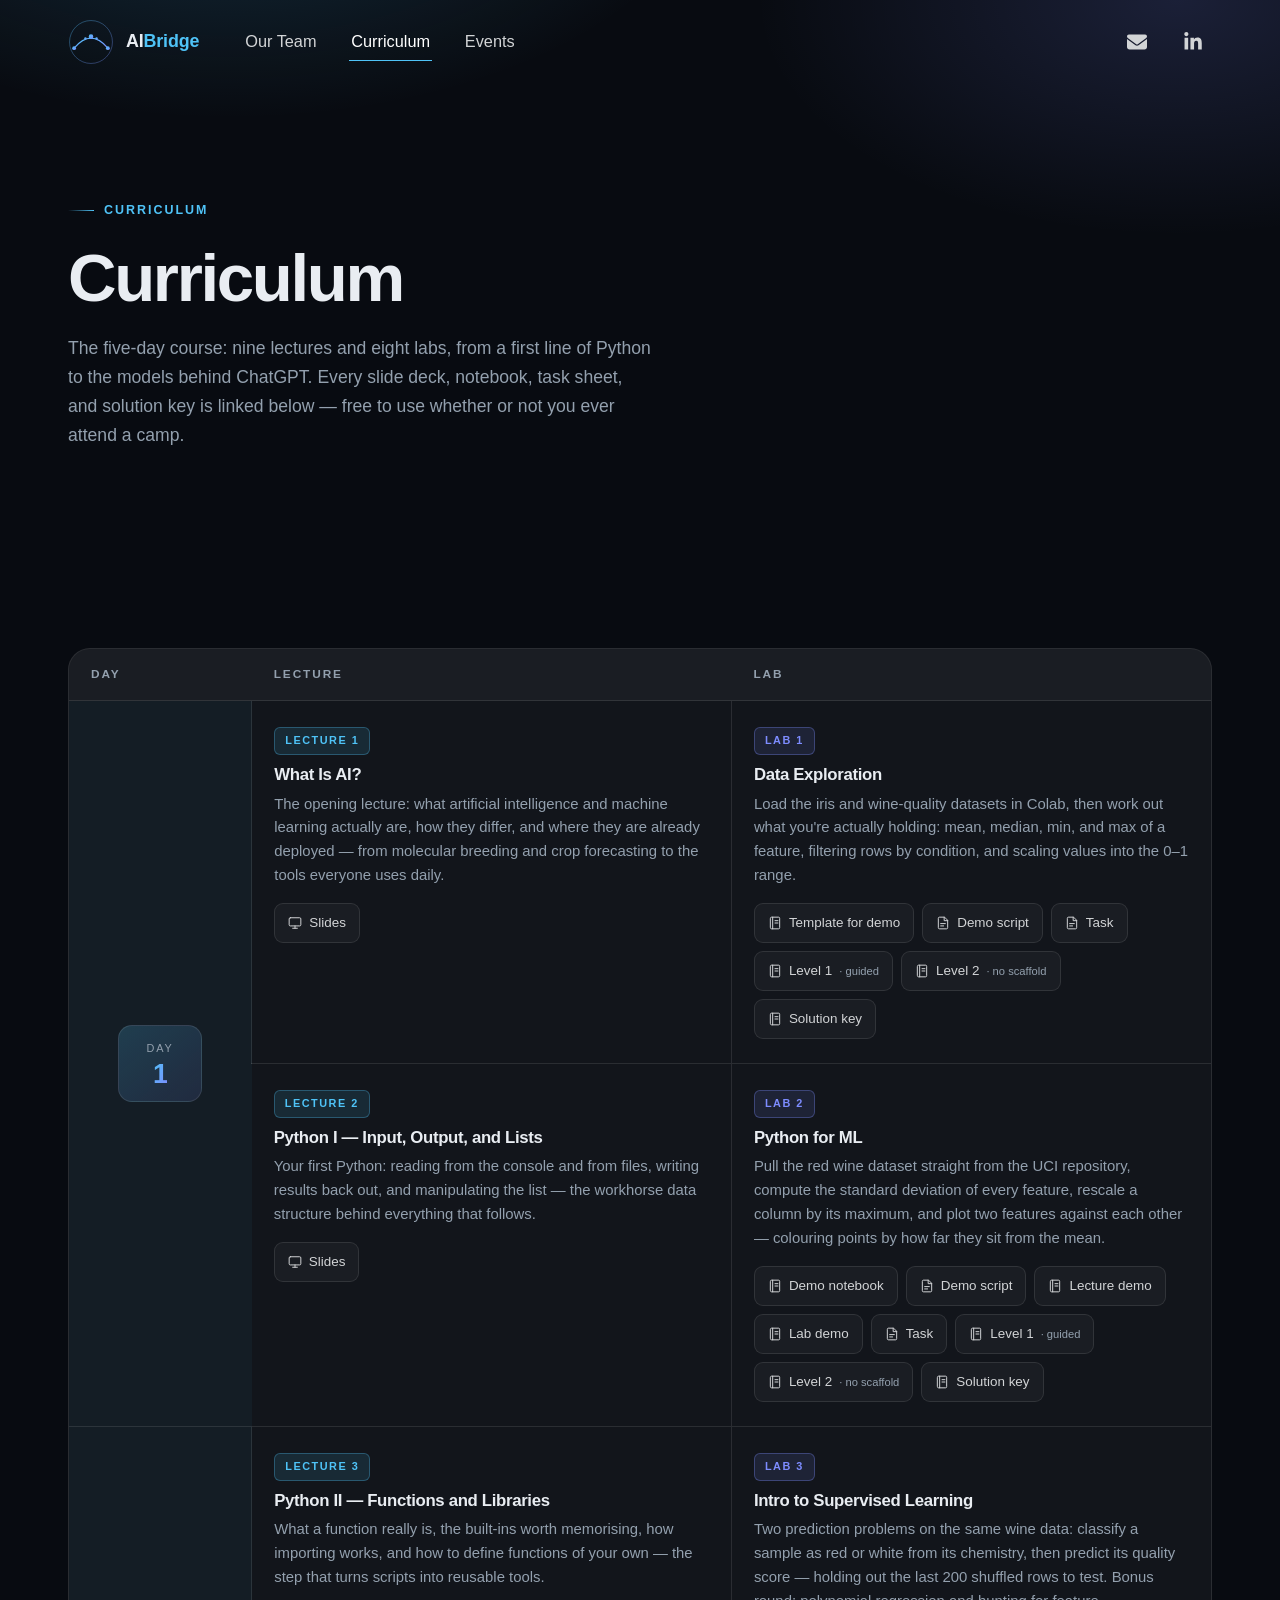
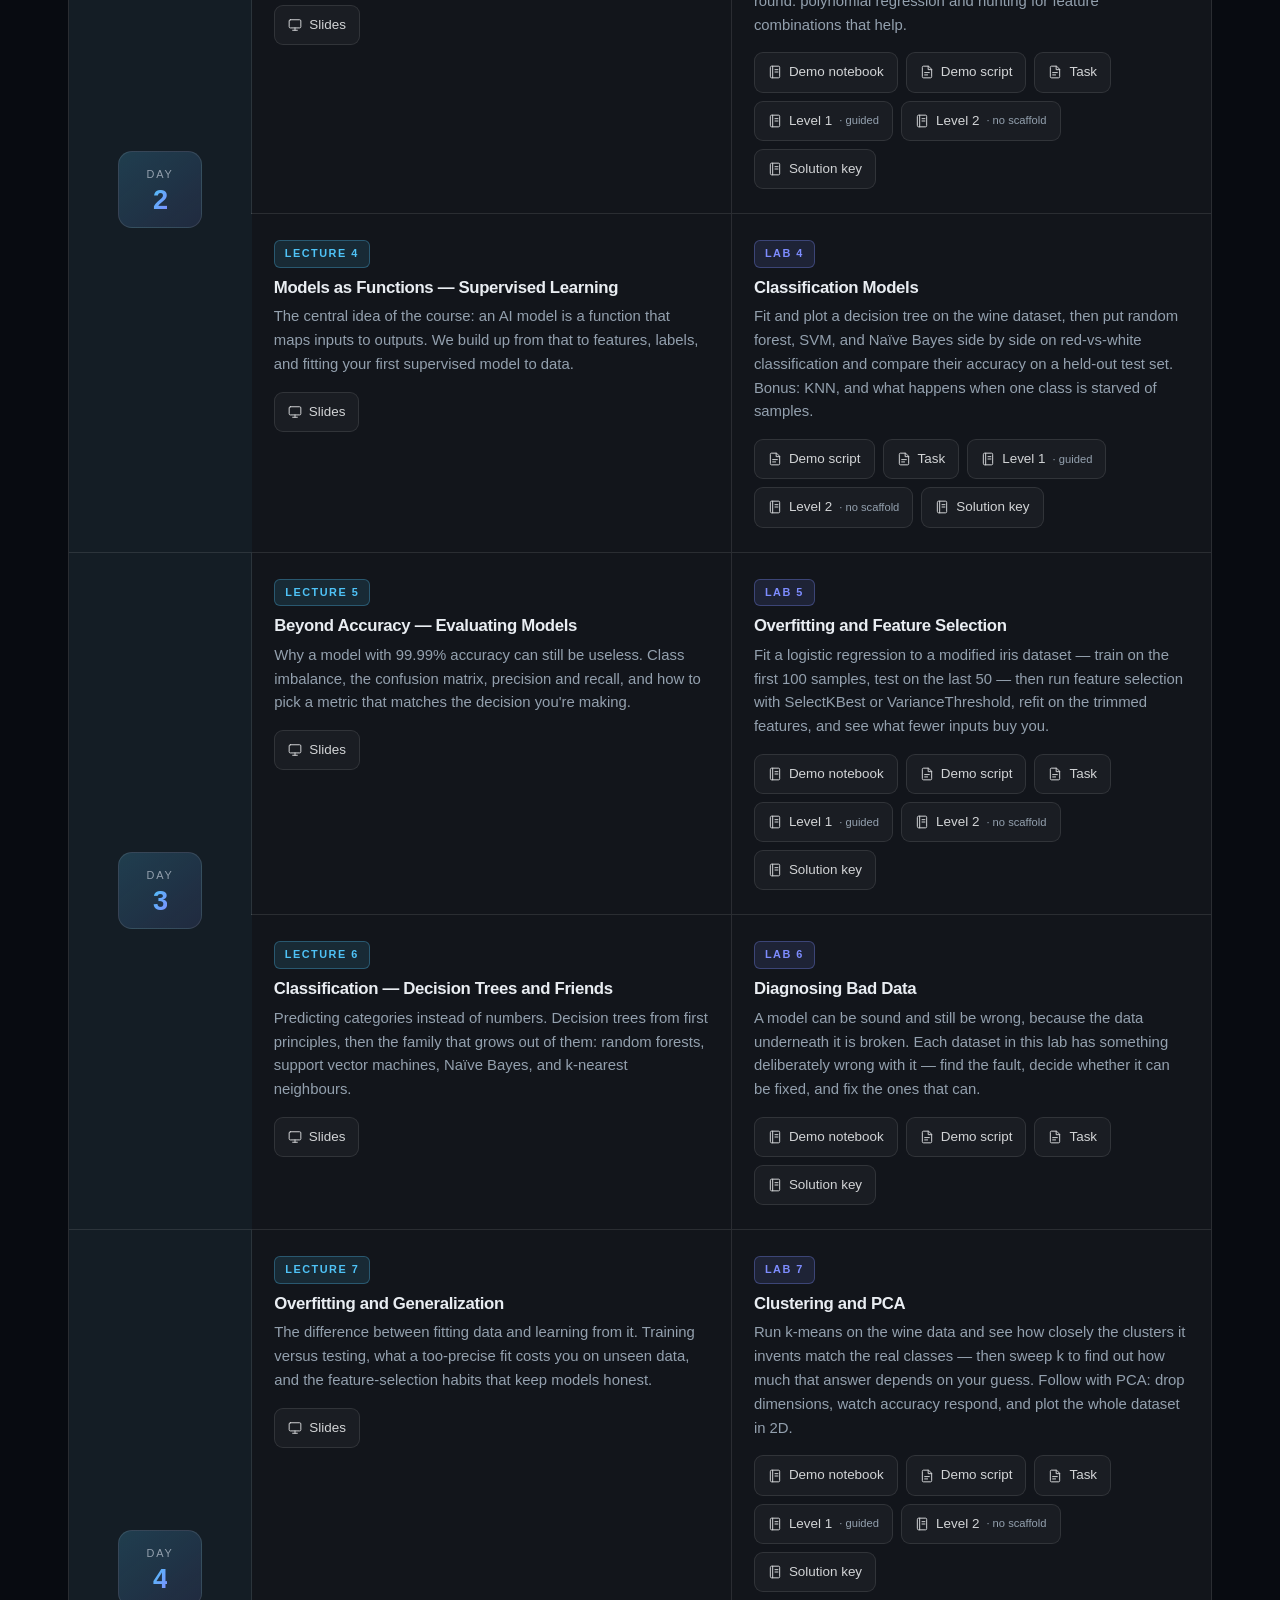
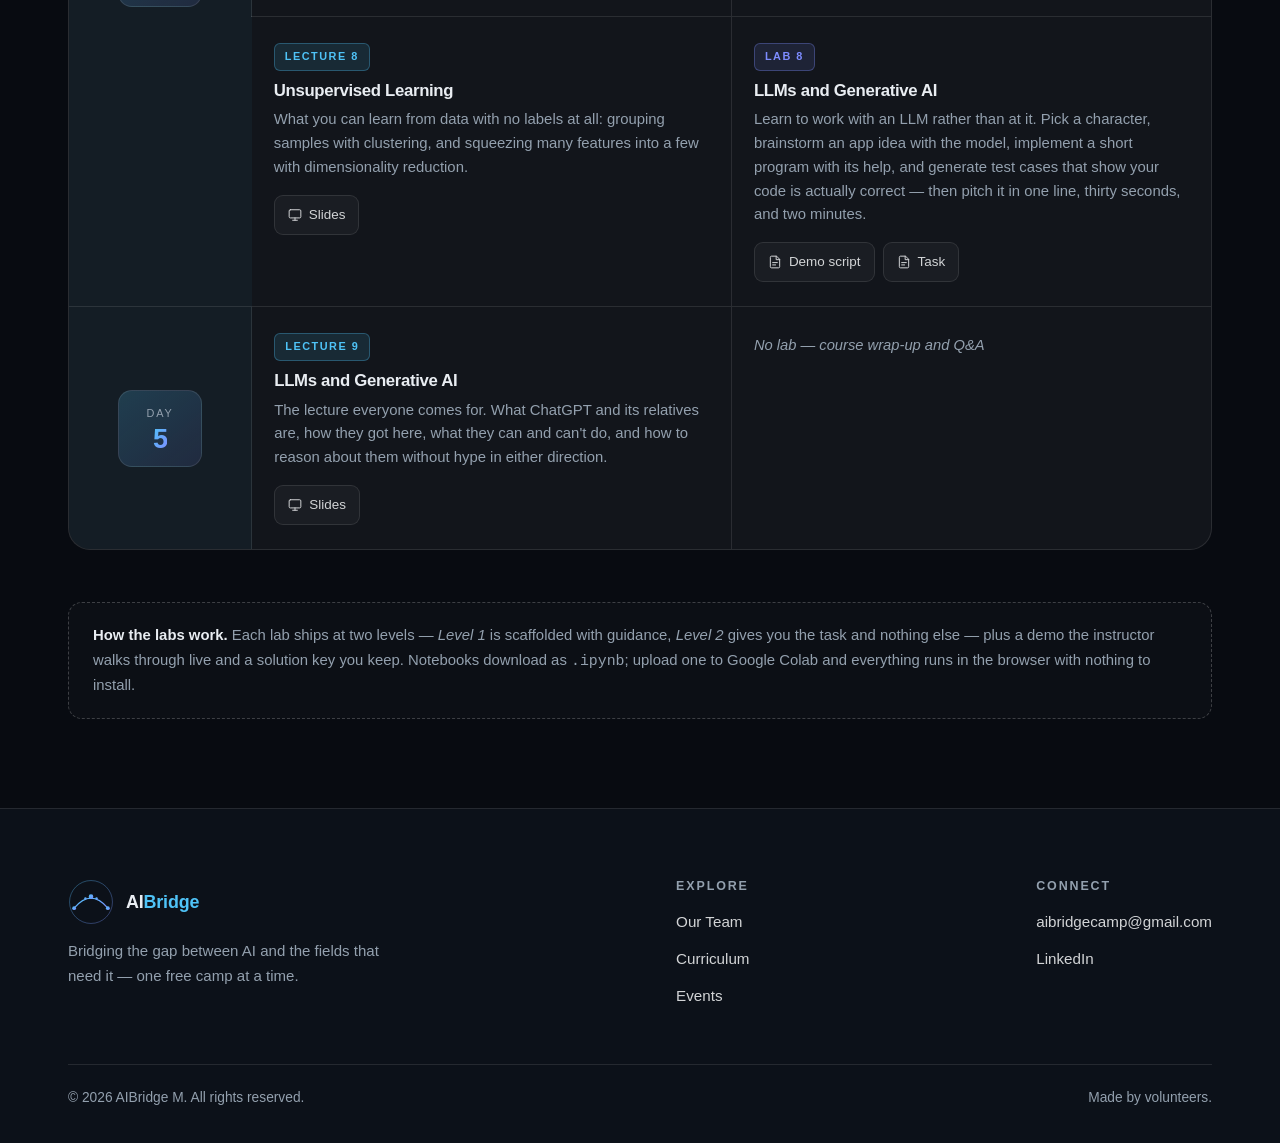
==== curriculum.html @ 24dbfc0b "[feat] initial commit" ====
<!DOCTYPE html>
<html lang="en">
<head>
<meta charset="utf-8">
<meta name="viewport" content="width=device-width, initial-scale=1">
<title>Curriculum — AIBridge</title>
<meta name="description" content="The full AIBridge curriculum: a five-day course of nine lectures and eight hands-on labs covering Python, machine learning, and generative AI.">
<link rel="icon" href="assets/img/logo.svg" type="image/svg+xml">
<link rel="stylesheet" href="assets/css/styles.css">
</head>
<body>

<nav class="nav">
  <div class="nav__inner">
    <a class="brand" href="index.html" aria-label="AIBridge home">
      <img src="assets/img/logo.svg" alt="" width="46" height="46">
      <span class="brand__word">AI<span>Bridge</span></span>
    </a>
    <div class="nav__links">
      <a href="team.html">Our Team</a>
      <a href="curriculum.html">Curriculum</a>
      <a href="events.html">Events</a>
    </div>
    <div class="nav__social">
      <a href="mailto:aibridgecamp@gmail.com" aria-label="Email AIBridge">
        <svg viewBox="0 0 512 512"><path d="M48 64C21.5 64 0 85.5 0 112c0 15.1 7.1 29.3 19.2 38.4L236.8 313.6c11.4 8.5 27 8.5 38.4 0L492.8 150.4C504.9 141.3 512 127.1 512 112c0-26.5-21.5-48-48-48H48zM0 176V384c0 35.3 28.7 64 64 64H448c35.3 0 64-28.7 64-64V176L294.4 339.2c-22.8 17.1-54 17.1-76.8 0L0 176z"/></svg>
      </a>
      <a href="https://www.linkedin.com/company/aibridge-m/" target="_blank" rel="noopener" aria-label="AIBridge on LinkedIn">
        <svg viewBox="0 0 448 512"><path d="M100.3 448H7.4V148.9h92.9V448zM53.8 108.1C24.1 108.1 0 83.5 0 53.8a53.8 53.8 0 0 1 107.6 0c0 29.7-24.1 54.3-53.8 54.3zM447.9 448h-92.7V302.4c0-34.7-.7-79.2-48.3-79.2-48.3 0-55.7 37.7-55.7 76.7V448h-92.8V148.9h89.1v40.8h1.3c12.4-23.5 42.7-48.3 87.9-48.3 94 0 111.3 61.9 111.3 142.3V448z"/></svg>
      </a>
    </div>
    <button class="nav__toggle" type="button" aria-label="Toggle menu" aria-expanded="false"><span></span></button>
  </div>
</nav>

<header class="pagehead">
  <div class="wrap">
    <span class="eyebrow">Curriculum</span>
    <h1>Curriculum</h1>
    <p>
      The five-day course: nine lectures and eight labs, from a first line of Python to the
      models behind ChatGPT. Every slide deck, notebook, task sheet, and solution key is
      linked below — free to use whether or not you ever attend a camp.
    </p>
  </div>
</header>

<main>
<section class="section section--tight">
  <div class="wrap">

    <p class="banner" id="release-banner" hidden></p>

    <div class="table-scroll">
      <table class="syllabus">
        <caption class="sr-only">Five-day AIBridge course schedule: lectures and their paired labs</caption>
        <thead>
          <tr>
            <th scope="col">Day</th>
            <th scope="col">Lecture</th>
            <th scope="col">Lab</th>
          </tr>
        </thead>
        <tbody id="syllabus-body"></tbody>
      </table>
    </div>

    <noscript>
      <div class="notice" style="margin-top:32px">
        <b>JavaScript is off.</b> The schedule table needs it. The raw materials are still
        browsable in the <code>lectures/</code> and <code>labs/</code> folders of this site.
      </div>
    </noscript>

    <div class="notice">
      <b>How the labs work.</b> Each lab ships at two levels — <em>Level 1</em> is scaffolded
      with guidance, <em>Level 2</em> gives you the task and nothing else — plus a demo the
      instructor walks through live and a solution key you keep. Notebooks download as
      <code>.ipynb</code>; upload one to <a href="https://colab.research.google.com" target="_blank" rel="noopener">Google&nbsp;Colab</a>
      and everything runs in the browser with nothing to install.
    </div>

  </div>
</section>
</main>

<footer class="footer">
  <div class="wrap">
    <div class="footer__grid">
      <div class="footer__brand">
        <a class="brand" href="index.html">
          <img src="assets/img/logo.svg" alt="" width="46" height="46">
          <span class="brand__word">AI<span>Bridge</span></span>
        </a>
        <p>Bridging the gap between AI and the fields that need it — one free camp at a time.</p>
      </div>
      <div class="footer__col">
        <h4>Explore</h4>
        <ul>
          <li><a href="team.html">Our Team</a></li>
          <li><a href="curriculum.html">Curriculum</a></li>
          <li><a href="events.html">Events</a></li>
        </ul>
      </div>
      <div class="footer__col">
        <h4>Connect</h4>
        <ul>
          <li><a href="mailto:aibridgecamp@gmail.com">aibridgecamp@gmail.com</a></li>
          <li><a href="https://www.linkedin.com/company/aibridge-m/" target="_blank" rel="noopener">LinkedIn</a></li>
        </ul>
      </div>
    </div>
    <div class="footer__bottom">
      <span>© <span data-year>2026</span> AIBridge M. All rights reserved.</span>
      <span>Made by volunteers.</span>
    </div>
  </div>
</footer>

<script src="assets/js/site.js"></script>
<script src="assets/js/curriculum.js"></script>
</body>
</html>
---- assets/css/styles.css ----
/* ==========================================================================
   AIBridge — shared stylesheet
   ========================================================================== */

:root {
  --bg:            #080b11;
  --bg-2:          #0c1119;
  --surface:       rgba(255, 255, 255, 0.045);
  --surface-2:     rgba(255, 255, 255, 0.075);
  --line:          rgba(255, 255, 255, 0.10);
  --line-strong:   rgba(255, 255, 255, 0.20);

  --text:          #e9edf2;
  --text-soft:     #d2d4d6;
  --muted:         #93a0ae;

  --accent:        #4fc3f7;
  --accent-2:      #7d8cff;
  --accent-glow:   rgba(79, 195, 247, 0.35);

  --radius:        14px;
  --radius-lg:     22px;
  --maxw:          1240px;
  --nav-h:         84px;

  --sans: "Inter", -apple-system, BlinkMacSystemFont, "Segoe UI", Roboto,
          Helvetica, Arial, "Apple Color Emoji", sans-serif;

  --ease: cubic-bezier(0.22, 0.61, 0.36, 1);
}

/* --------------------------------------------------------------- reset --- */

*, *::before, *::after { box-sizing: border-box; }

html { scroll-behavior: smooth; }

body {
  margin: 0;
  background: var(--bg);
  color: var(--text);
  font-family: var(--sans);
  font-size: 17px;
  line-height: 1.65;
  -webkit-font-smoothing: antialiased;
  overflow-x: hidden;
}

img { max-width: 100%; display: block; }
a { color: inherit; text-decoration: none; }

h1, h2, h3, h4 { margin: 0; line-height: 1.15; font-weight: 600; letter-spacing: -0.02em; }
p { margin: 0 0 1em; }
p:last-child { margin-bottom: 0; }

::selection { background: var(--accent-glow); color: #fff; }

:focus-visible {
  outline: 2px solid var(--accent);
  outline-offset: 3px;
  border-radius: 4px;
}

/* -------------------------------------------------------------- layout --- */

.wrap {
  width: 100%;
  max-width: var(--maxw);
  margin: 0 auto;
  padding: 0 clamp(20px, 5vw, 48px);
}

.section { padding: clamp(72px, 10vw, 130px) 0; position: relative; }
.section--tight { padding: clamp(52px, 7vw, 90px) 0; }
.section--alt { background: linear-gradient(180deg, transparent, var(--bg-2) 22%, var(--bg-2) 78%, transparent); }

.eyebrow {
  display: inline-flex;
  align-items: center;
  gap: 10px;
  font-size: 0.78rem;
  font-weight: 600;
  letter-spacing: 0.16em;
  text-transform: uppercase;
  color: var(--accent);
  margin-bottom: 18px;
}
.eyebrow::before {
  content: "";
  width: 26px;
  height: 1px;
  background: linear-gradient(90deg, transparent, var(--accent));
}

.section-title {
  font-size: clamp(1.9rem, 4vw, 3rem);
  max-width: 20ch;
}
.section-lead {
  color: var(--muted);
  font-size: clamp(1rem, 1.6vw, 1.12rem);
  max-width: 62ch;
  margin-top: 20px;
}

.section-head { margin-bottom: clamp(40px, 6vw, 70px); }
.section-head--center { text-align: center; }
.section-head--center .section-title,
.section-head--center .section-lead { margin-left: auto; margin-right: auto; }

/* ----------------------------------------------------------------- nav --- */

.nav {
  position: fixed;
  inset: 0 0 auto 0;
  z-index: 90;
  height: var(--nav-h);
  display: flex;
  align-items: center;
  transition: background 0.35s var(--ease), backdrop-filter 0.35s var(--ease),
              border-color 0.35s var(--ease), height 0.35s var(--ease);
  border-bottom: 1px solid transparent;
}
.nav.is-stuck {
  height: 68px;
  background: rgba(8, 11, 17, 0.82);
  backdrop-filter: blur(14px) saturate(140%);
  -webkit-backdrop-filter: blur(14px) saturate(140%);
  border-bottom-color: var(--line);
}

.nav__inner {
  width: 100%;
  max-width: var(--maxw);
  margin: 0 auto;
  padding: 0 clamp(20px, 5vw, 48px);
  display: flex;
  align-items: center;
  gap: clamp(18px, 4vw, 44px);
}

.brand { display: flex; align-items: center; gap: 12px; flex-shrink: 0; }
.brand img, .brand svg { width: 46px; height: 46px; transition: width 0.35s var(--ease), height 0.35s var(--ease); }
.nav.is-stuck .brand img, .nav.is-stuck .brand svg { width: 38px; height: 38px; }
.brand__word {
  font-weight: 600;
  font-size: 1.12rem;
  letter-spacing: -0.01em;
}
.brand__word span { color: var(--accent); }

.nav__links { display: flex; gap: clamp(16px, 2.4vw, 34px); }
.nav__links a {
  color: var(--text-soft);
  font-size: 1.02rem;
  font-weight: 300;
  position: relative;
  padding: 6px 2px;
  transition: color 0.25s var(--ease);
}
.nav__links a::after {
  content: "";
  position: absolute;
  left: 0; bottom: 0;
  width: 100%;
  height: 1px;
  background: var(--accent);
  transform: scaleX(0);
  transform-origin: left;
  transition: transform 0.3s var(--ease);
}
.nav__links a:hover { color: #fff; }
.nav__links a:hover::after,
.nav__links a[aria-current="page"]::after { transform: scaleX(1); }
.nav__links a[aria-current="page"] { color: #fff; }

.nav__social { display: flex; align-items: center; gap: 18px; margin-left: auto; }
.nav__social a {
  color: var(--text-soft);
  display: grid;
  place-items: center;
  width: 38px; height: 38px;
  border-radius: 50%;
  border: 1px solid transparent;
  transition: color 0.25s var(--ease), border-color 0.25s var(--ease), background 0.25s var(--ease);
}
.nav__social a:hover { color: #fff; border-color: var(--line-strong); background: var(--surface); }
.nav__social svg { width: 20px; height: 20px; fill: currentColor; }

.nav__toggle {
  display: none;
  margin-left: auto;
  width: 42px; height: 42px;
  background: none;
  border: 1px solid var(--line);
  border-radius: 10px;
  color: var(--text);
  cursor: pointer;
  padding: 0;
  place-items: center;
}
.nav__toggle span,
.nav__toggle span::before,
.nav__toggle span::after {
  content: "";
  display: block;
  width: 18px; height: 1.6px;
  background: currentColor;
  transition: transform 0.3s var(--ease), opacity 0.2s linear;
}
.nav__toggle span::before { transform: translateY(-6px); }
.nav__toggle span::after  { transform: translateY(4.4px); }
.nav.is-open .nav__toggle span { background: transparent; }
.nav.is-open .nav__toggle span::before { transform: rotate(45deg); }
.nav.is-open .nav__toggle span::after  { transform: rotate(-45deg); }

/* --------------------------------------------------------------- hero --- */

.hero {
  position: relative;
  min-height: 100svh;
  display: grid;
  place-items: center;
  text-align: center;
  isolation: isolate;
  overflow: hidden;
}
.hero__bg {
  position: absolute;
  inset: 0;
  z-index: -2;
  background:
    radial-gradient(1100px 620px at 50% -10%, rgba(79, 195, 247, 0.20), transparent 62%),
    radial-gradient(900px 560px at 82% 108%, rgba(125, 140, 255, 0.18), transparent 60%),
    linear-gradient(180deg, #070a10 0%, #0a1018 46%, #080b11 100%);
  background-size: cover;
  background-position: center;
}
/* Drop a photo at assets/img/background.jpg and site.js will layer it in. */
.hero__bg.has-photo::after {
  content: "";
  position: absolute;
  inset: 0;
  background: linear-gradient(180deg, rgba(6, 9, 14, 0.72), rgba(6, 9, 14, 0.88));
}
.hero__grid {
  position: absolute;
  inset: 0;
  z-index: -1;
  background-image:
    linear-gradient(rgba(255, 255, 255, 0.035) 1px, transparent 1px),
    linear-gradient(90deg, rgba(255, 255, 255, 0.035) 1px, transparent 1px);
  background-size: 72px 72px;
  mask-image: radial-gradient(circle at 50% 42%, #000 12%, transparent 72%);
  -webkit-mask-image: radial-gradient(circle at 50% 42%, #000 12%, transparent 72%);
}

.hero__inner { padding: calc(var(--nav-h) + 24px) 0 120px; }

.hero__mark { width: clamp(84px, 12vw, 118px); margin: 0 auto 26px; }

.hero__title {
  font-size: clamp(3.2rem, 12vw, 8.2rem);
  font-weight: 700;
  letter-spacing: -0.045em;
  line-height: 0.95;
  background: linear-gradient(180deg, #ffffff 28%, #9fb6cc 100%);
  -webkit-background-clip: text;
  background-clip: text;
  color: transparent;
}
.hero__tagline {
  margin-top: 22px;
  font-size: clamp(1rem, 2.4vw, 1.4rem);
  font-weight: 300;
  color: var(--text-soft);
  letter-spacing: 0.01em;
}
.hero__tagline b { font-weight: 600; color: var(--accent); }

.hero__actions {
  margin-top: 40px;
  display: flex;
  gap: 14px;
  justify-content: center;
  flex-wrap: wrap;
}

.hero__scroll {
  position: absolute;
  left: 50%;
  bottom: 34px;
  transform: translateX(-50%);
  display: inline-flex;
  flex-direction: column;
  align-items: center;
  gap: 10px;
  color: var(--muted);
  font-size: 0.8rem;
  letter-spacing: 0.22em;
  text-transform: uppercase;
}
.hero__scroll::after {
  content: "";
  width: 1px;
  height: 46px;
  background: linear-gradient(180deg, var(--accent), transparent);
  animation: dropline 2.1s var(--ease) infinite;
}
@keyframes dropline {
  0%   { transform: scaleY(0.2); transform-origin: top; opacity: 0; }
  40%  { transform: scaleY(1);   transform-origin: top; opacity: 1; }
  100% { transform: scaleY(1);   transform-origin: bottom; opacity: 0; }
}

/* page header used on interior pages */
.pagehead {
  position: relative;
  padding: calc(var(--nav-h) + clamp(56px, 9vw, 108px)) 0 clamp(36px, 6vw, 64px);
  overflow: hidden;
  isolation: isolate;
}
.pagehead::before {
  content: "";
  position: absolute;
  inset: 0;
  z-index: -1;
  background:
    radial-gradient(760px 420px at 18% -30%, rgba(79, 195, 247, 0.20), transparent 65%),
    radial-gradient(680px 380px at 92% 0%, rgba(125, 140, 255, 0.16), transparent 62%);
}
.pagehead h1 {
  font-size: clamp(2.4rem, 6.5vw, 4.2rem);
  letter-spacing: -0.035em;
}
.pagehead p {
  color: var(--muted);
  max-width: 60ch;
  margin-top: 18px;
  font-size: clamp(1rem, 1.6vw, 1.1rem);
}

/* ------------------------------------------------------------- buttons --- */

.btn {
  display: inline-flex;
  align-items: center;
  gap: 10px;
  padding: 13px 26px;
  border-radius: 999px;
  font-size: 0.98rem;
  font-weight: 500;
  border: 1px solid var(--line-strong);
  color: var(--text);
  background: var(--surface);
  cursor: pointer;
  transition: transform 0.2s var(--ease), background 0.25s var(--ease),
              border-color 0.25s var(--ease), box-shadow 0.25s var(--ease);
}
.btn:hover { transform: translateY(-2px); background: var(--surface-2); border-color: var(--line-strong); }
.btn svg { width: 17px; height: 17px; fill: currentColor; }

.btn--primary {
  background: linear-gradient(120deg, var(--accent), var(--accent-2));
  border-color: transparent;
  color: #05080d;
  font-weight: 600;
  box-shadow: 0 10px 30px -12px var(--accent-glow);
}
.btn--primary:hover { box-shadow: 0 16px 40px -14px var(--accent-glow); }

/* --------------------------------------------------------------- cards --- */

.card {
  background: var(--surface);
  border: 1px solid var(--line);
  border-radius: var(--radius-lg);
  padding: clamp(24px, 3vw, 34px);
  position: relative;
  overflow: hidden;
  transition: transform 0.3s var(--ease), border-color 0.3s var(--ease), background 0.3s var(--ease);
}
.card:hover { transform: translateY(-4px); border-color: var(--line-strong); background: var(--surface-2); }
.card h3 { font-size: 1.22rem; margin-bottom: 10px; }
.card p { color: var(--muted); font-size: 0.99rem; }

.card__icon {
  width: 48px; height: 48px;
  display: grid; place-items: center;
  border-radius: 13px;
  margin-bottom: 20px;
  background: linear-gradient(140deg, rgba(79, 195, 247, 0.22), rgba(125, 140, 255, 0.16));
  border: 1px solid var(--line);
  color: var(--accent);
}
.card__icon svg { width: 23px; height: 23px; fill: none; stroke: currentColor; stroke-width: 1.7; stroke-linecap: round; stroke-linejoin: round; }

.grid { display: grid; gap: clamp(18px, 2.4vw, 26px); }
.grid--3 { grid-template-columns: repeat(auto-fit, minmax(272px, 1fr)); }
.grid--4 { grid-template-columns: repeat(auto-fill, minmax(232px, 1fr)); }
.grid--2 { grid-template-columns: repeat(auto-fit, minmax(320px, 1fr)); }

/* People sit on a single row at desktop widths — small portraits, tight gaps. */
.grid--people {
  grid-template-columns: repeat(auto-fill, minmax(116px, 1fr));
  gap: clamp(12px, 1.6vw, 20px);
}

/* ------------------------------------------------------------- mission --- */

.mission {
  display: grid;
  grid-template-columns: minmax(0, 1.05fr) minmax(0, 0.95fr);
  gap: clamp(32px, 6vw, 76px);
  align-items: center;
}
.mission__body p { color: var(--muted); font-size: clamp(1rem, 1.7vw, 1.12rem); }
.mission__body strong { color: var(--text); font-weight: 500; }

.mission__panel {
  position: relative;
  border-radius: var(--radius-lg);
  border: 1px solid var(--line);
  background: linear-gradient(160deg, rgba(79, 195, 247, 0.10), rgba(125, 140, 255, 0.05));
  padding: clamp(26px, 3.4vw, 40px);
}
.mission__list { list-style: none; margin: 0; padding: 0; display: grid; gap: 20px; }
.mission__list li { display: flex; gap: 15px; align-items: flex-start; }
.mission__list b { display: block; font-weight: 600; margin-bottom: 3px; }
.mission__list span { color: var(--muted); font-size: 0.96rem; }
.tick {
  flex: none;
  width: 26px; height: 26px;
  border-radius: 50%;
  display: grid; place-items: center;
  background: rgba(79, 195, 247, 0.15);
  border: 1px solid rgba(79, 195, 247, 0.35);
  color: var(--accent);
  margin-top: 3px;
}
.tick svg { width: 13px; height: 13px; fill: none; stroke: currentColor; stroke-width: 2.4; stroke-linecap: round; stroke-linejoin: round; }

/* --------------------------------------------------------------- stats --- */

.stats {
  display: grid;
  grid-template-columns: repeat(auto-fit, minmax(180px, 1fr));
  gap: 1px;
  background: var(--line);
  border: 1px solid var(--line);
  border-radius: var(--radius-lg);
  overflow: hidden;
}
.stat { background: var(--bg-2); padding: clamp(26px, 3.4vw, 40px) clamp(20px, 2.6vw, 30px); text-align: center; }
.stat__num {
  font-size: clamp(2.2rem, 4.6vw, 3.2rem);
  font-weight: 700;
  letter-spacing: -0.04em;
  background: linear-gradient(120deg, var(--accent), var(--accent-2));
  -webkit-background-clip: text; background-clip: text; color: transparent;
}
.stat__label { color: var(--muted); font-size: 0.9rem; letter-spacing: 0.04em; margin-top: 6px; }

/* -------------------------------------------------------- testimonials --- */

.quote {
  background: var(--surface);
  border: 1px solid var(--line);
  border-radius: var(--radius-lg);
  padding: clamp(28px, 3.4vw, 40px);
  position: relative;
}
.quote::before {
  content: "\201C";
  position: absolute;
  top: 4px; left: 22px;
  font-size: 5rem;
  line-height: 1;
  color: rgba(79, 195, 247, 0.22);
  font-family: Georgia, "Times New Roman", serif;
}
.quote p {
  position: relative;
  font-size: clamp(1.02rem, 1.7vw, 1.16rem);
  color: var(--text-soft);
  font-weight: 300;
  line-height: 1.7;
}
.quote footer { margin-top: 18px; color: var(--muted); font-size: 0.9rem; letter-spacing: 0.03em; }

/* ----------------------------------------------------------------- cta --- */

.cta {
  border-radius: var(--radius-lg);
  border: 1px solid var(--line);
  background:
    radial-gradient(760px 320px at 12% 0%, rgba(79, 195, 247, 0.20), transparent 66%),
    radial-gradient(620px 300px at 90% 100%, rgba(125, 140, 255, 0.18), transparent 62%),
    var(--bg-2);
  padding: clamp(38px, 6vw, 74px);
  text-align: center;
}
.cta h2 { font-size: clamp(1.7rem, 3.6vw, 2.6rem); }
.cta p { color: var(--muted); max-width: 56ch; margin: 18px auto 30px; }
.cta__actions { display: flex; gap: 14px; justify-content: center; flex-wrap: wrap; }

/* -------------------------------------------------------------- people --- */

.person { text-align: center; }
.person__photo {
  position: relative;
  width: 100%;
  max-width: clamp(74px, 9vw, 104px);
  margin-inline: auto;
  aspect-ratio: 1;
  border-radius: 50%;
  overflow: hidden;
  border: 1px solid var(--line);
  background: linear-gradient(150deg, rgba(79, 195, 247, 0.20), rgba(125, 140, 255, 0.14));
  display: grid;
  place-items: center;
  margin-bottom: 18px;
  transition: transform 0.35s var(--ease), border-color 0.35s var(--ease), box-shadow 0.35s var(--ease);
}
.person:hover .person__photo {
  transform: translateY(-5px);
  border-color: rgba(79, 195, 247, 0.5);
  box-shadow: 0 18px 42px -22px var(--accent-glow);
}
.person__photo img { width: 100%; height: 100%; object-fit: cover; }
.person__monogram {
  font-size: clamp(1.1rem, 2.4vw, 1.55rem);
  font-weight: 600;
  letter-spacing: 0.02em;
  color: rgba(255, 255, 255, 0.82);
}
.person__name { font-size: 0.93rem; font-weight: 600; line-height: 1.35; }
.person__role { color: var(--muted); font-size: 0.79rem; margin-top: 3px; line-height: 1.4; }
.person--past .person__photo { filter: saturate(0.55); opacity: 0.85; }

.rule {
  display: flex;
  align-items: center;
  gap: 18px;
  margin: clamp(56px, 8vw, 90px) 0 clamp(32px, 4vw, 48px);
  color: var(--muted);
  font-size: 0.82rem;
  letter-spacing: 0.2em;
  text-transform: uppercase;
}
.rule::after { content: ""; flex: 1; height: 1px; background: var(--line); }

/* -------------------------------------------------------------- events --- */

.event {
  display: block;
  border-radius: var(--radius-lg);
  overflow: hidden;
  border: 1px solid var(--line);
  background: var(--surface);
  transition: transform 0.35s var(--ease), border-color 0.35s var(--ease), box-shadow 0.35s var(--ease);
}
.event:hover { transform: translateY(-5px); border-color: var(--line-strong); box-shadow: 0 24px 50px -30px rgba(0, 0, 0, 0.9); }
.event__media {
  position: relative;
  aspect-ratio: 4 / 3;
  overflow: hidden;
  display: grid;
  place-items: center;
  background: linear-gradient(150deg, rgba(79, 195, 247, 0.20), rgba(125, 140, 255, 0.12));
}
.event__media img { width: 100%; height: 100%; object-fit: cover; transition: transform 0.6s var(--ease); }
.event:hover .event__media img { transform: scale(1.05); }
.event__media::before {
  content: "";
  position: absolute; inset: 0;
  background-image:
    linear-gradient(rgba(255, 255, 255, 0.05) 1px, transparent 1px),
    linear-gradient(90deg, rgba(255, 255, 255, 0.05) 1px, transparent 1px);
  background-size: 34px 34px;
  pointer-events: none;
}
.event__initials {
  font-size: clamp(1.8rem, 4vw, 2.6rem);
  font-weight: 700;
  letter-spacing: 0.06em;
  color: rgba(255, 255, 255, 0.55);
}
.event__body { padding: 20px 22px 24px; }
.event__place { font-size: 1.06rem; font-weight: 600; }
.event__meta { display: flex; align-items: center; gap: 8px; color: var(--muted); font-size: 0.9rem; margin-top: 6px; }
.event__dot { width: 5px; height: 5px; border-radius: 50%; background: var(--accent); flex: none; }

.badge {
  display: inline-block;
  padding: 4px 11px;
  border-radius: 999px;
  font-size: 0.72rem;
  font-weight: 600;
  letter-spacing: 0.1em;
  text-transform: uppercase;
  border: 1px solid var(--line-strong);
  color: var(--muted);
}

/* ---------------------------------------------------------- curriculum --- */

.sr-only {
  position: absolute;
  width: 1px; height: 1px;
  padding: 0; margin: -1px;
  overflow: hidden;
  clip: rect(0, 0, 0, 0);
  white-space: nowrap;
  border: 0;
}

.banner {
  margin: clamp(26px, 3.4vw, 36px) 0 0;
  padding: 15px 20px;
  border-radius: var(--radius);
  border: 1px solid rgba(79, 195, 247, 0.32);
  background: rgba(79, 195, 247, 0.08);
  color: var(--text-soft);
  font-size: 0.95rem;
}
.banner b { color: var(--text); font-weight: 600; }
.banner code {
  background: rgba(255, 255, 255, 0.08);
  padding: 1px 6px;
  border-radius: 5px;
  font-size: 0.88em;
}

.table-scroll {
  margin-top: clamp(30px, 4vw, 44px);
  overflow-x: auto;
  border: 1px solid var(--line);
  border-radius: var(--radius-lg);
  background: var(--surface);
  -webkit-overflow-scrolling: touch;
}

.syllabus {
  width: 100%;
  min-width: 760px;
  border-collapse: collapse;
  text-align: left;
}

.syllabus thead th {
  font-size: 0.74rem;
  font-weight: 700;
  letter-spacing: 0.16em;
  text-transform: uppercase;
  color: var(--muted);
  padding: 16px clamp(14px, 2vw, 22px);
  background: rgba(255, 255, 255, 0.035);
  border-bottom: 1px solid var(--line);
  white-space: nowrap;
}
.syllabus thead th:first-child { width: 132px; }
.syllabus thead th:not(:first-child) { width: 42%; }

.syllabus td {
  padding: clamp(16px, 2vw, 24px) clamp(14px, 2vw, 22px);
  border-bottom: 1px solid var(--line);
  border-left: 1px solid var(--line);
  vertical-align: top;
}
.syllabus td:first-child { border-left: 0; }
.syllabus tbody tr:last-child td { border-bottom: 0; }
.syllabus tbody tr:hover td { background: rgba(255, 255, 255, 0.018); }

.syllabus__day {
  background: rgba(79, 195, 247, 0.045);
  text-align: center;
  vertical-align: middle !important;
}
.syllabus tbody tr:hover .syllabus__day { background: rgba(79, 195, 247, 0.045); }

.day-pill {
  display: inline-grid;
  place-items: center;
  gap: 2px;
  padding: 14px 6px;
  min-width: 84px;
  border-radius: 14px;
  border: 1px solid var(--line);
  background: linear-gradient(140deg, rgba(79, 195, 247, 0.20), rgba(125, 140, 255, 0.12));
}
.day-pill small {
  font-size: 0.68rem;
  letter-spacing: 0.18em;
  text-transform: uppercase;
  color: var(--muted);
}
.day-pill b {
  font-size: 1.7rem;
  font-weight: 700;
  letter-spacing: -0.03em;
  line-height: 1;
  background: linear-gradient(120deg, var(--accent), var(--accent-2));
  -webkit-background-clip: text; background-clip: text; color: transparent;
}

.day-when {
  display: block;
  margin-top: 8px;
  font-size: 0.74rem;
  line-height: 1.35;
  color: var(--muted);
}

/* A day that hasn't been released yet: visible in the schedule, not downloadable. */
.is-locked td { opacity: 0.62; }
.is-locked .day-pill {
  background: rgba(255, 255, 255, 0.04);
  border-style: dashed;
}
.is-locked .day-pill b {
  background: none;
  -webkit-background-clip: initial; background-clip: initial;
  color: var(--muted);
}

.res__link--locked {
  cursor: default;
  border-style: dashed;
  background: transparent;
  color: var(--muted);
}
.res__link--locked:hover {
  transform: none;
  color: var(--muted);
  border-color: var(--line);
  background: transparent;
}

.cell__kind {
  display: inline-block;
  font-size: 0.68rem;
  font-weight: 700;
  letter-spacing: 0.14em;
  text-transform: uppercase;
  padding: 4px 10px;
  border-radius: 6px;
  margin-bottom: 10px;
}
.cell__kind--lecture { color: var(--accent);   background: rgba(79, 195, 247, 0.12); border: 1px solid rgba(79, 195, 247, 0.3); }
.cell__kind--lab     { color: var(--accent-2); background: rgba(125, 140, 255, 0.12); border: 1px solid rgba(125, 140, 255, 0.32); }

.cell__title { font-size: 1.05rem; font-weight: 600; margin-bottom: 8px; }
.cell__desc { color: var(--muted); font-size: 0.93rem; line-height: 1.6; margin-bottom: 15px; }
.cell__none { color: var(--muted); font-size: 0.92rem; font-style: italic; }

.res { display: flex; flex-wrap: wrap; gap: 8px; }
.res__link {
  display: inline-flex;
  align-items: center;
  gap: 7px;
  padding: 8px 13px;
  border-radius: 9px;
  font-size: 0.84rem;
  font-weight: 500;
  border: 1px solid var(--line);
  background: rgba(255, 255, 255, 0.035);
  color: var(--text-soft);
  transition: border-color 0.22s var(--ease), background 0.22s var(--ease),
              color 0.22s var(--ease), transform 0.22s var(--ease);
}
.res__link:hover {
  color: #fff;
  border-color: rgba(79, 195, 247, 0.5);
  background: rgba(79, 195, 247, 0.10);
  transform: translateY(-2px);
}
.res__link svg { width: 14px; height: 14px; flex: none; fill: none; stroke: currentColor; stroke-width: 1.7; stroke-linecap: round; stroke-linejoin: round; }
.res__link small { color: var(--muted); font-weight: 400; }


.notice {
  margin-top: clamp(34px, 5vw, 52px);
  border: 1px dashed var(--line-strong);
  border-radius: var(--radius);
  padding: 20px 24px;
  color: var(--muted);
  font-size: 0.93rem;
  background: rgba(255, 255, 255, 0.02);
}
.notice b { color: var(--text); font-weight: 600; }

/* -------------------------------------------------------------- footer --- */

.footer {
  border-top: 1px solid var(--line);
  padding: clamp(44px, 6vw, 70px) 0 34px;
  background: var(--bg-2);
}
.footer__grid {
  display: flex;
  flex-wrap: wrap;
  gap: 34px;
  justify-content: space-between;
  align-items: flex-start;
}
.footer__brand { max-width: 34ch; }
.footer__brand p { color: var(--muted); font-size: 0.94rem; margin-top: 14px; }
.footer__col h4 { font-size: 0.78rem; letter-spacing: 0.15em; text-transform: uppercase; color: var(--muted); margin-bottom: 14px; font-weight: 600; }
.footer__col ul { list-style: none; margin: 0; padding: 0; display: grid; gap: 9px; }
.footer__col a { color: var(--text-soft); font-size: 0.95rem; transition: color 0.2s var(--ease); }
.footer__col a:hover { color: var(--accent); }
.footer__bottom {
  margin-top: clamp(34px, 5vw, 54px);
  padding-top: 22px;
  border-top: 1px solid var(--line);
  color: var(--muted);
  font-size: 0.86rem;
  display: flex;
  justify-content: space-between;
  gap: 16px;
  flex-wrap: wrap;
}

/* ------------------------------------------------------------- reveals --- */

.reveal {
  opacity: 0;
  transform: translateY(22px);
  transition: opacity 0.7s var(--ease), transform 0.7s var(--ease);
}
.reveal.is-in { opacity: 1; transform: none; }

@media (prefers-reduced-motion: reduce) {
  html { scroll-behavior: auto; }
  *, *::before, *::after { animation-duration: 0.001ms !important; transition-duration: 0.001ms !important; }
  .reveal { opacity: 1; transform: none; }
}

/* ----------------------------------------------------------- responsive --- */

@media (max-width: 860px) {
  .mission { grid-template-columns: 1fr; }

  .nav__toggle { display: grid; }
  .nav__social { display: none; }

  .nav__links {
    position: fixed;
    inset: var(--nav-h) 0 auto 0;
    flex-direction: column;
    gap: 0;
    background: rgba(8, 11, 17, 0.97);
    backdrop-filter: blur(16px);
    -webkit-backdrop-filter: blur(16px);
    border-bottom: 1px solid var(--line);
    padding: 8px 0 18px;
    transform: translateY(-12px);
    opacity: 0;
    pointer-events: none;
    transition: opacity 0.28s var(--ease), transform 0.28s var(--ease);
  }
  .nav.is-open .nav__links { opacity: 1; transform: none; pointer-events: auto; }
  .nav__links a { padding: 15px clamp(20px, 5vw, 48px); font-size: 1.1rem; }
  .nav__links a::after { display: none; }

  .syllabus { min-width: 680px; }
}

@media (max-width: 520px) {
  body { font-size: 16px; }
  .grid--4 { grid-template-columns: repeat(auto-fill, minmax(140px, 1fr)); }
  .grid--people { grid-template-columns: repeat(auto-fill, minmax(94px, 1fr)); }
  .footer__grid { flex-direction: column; }
}
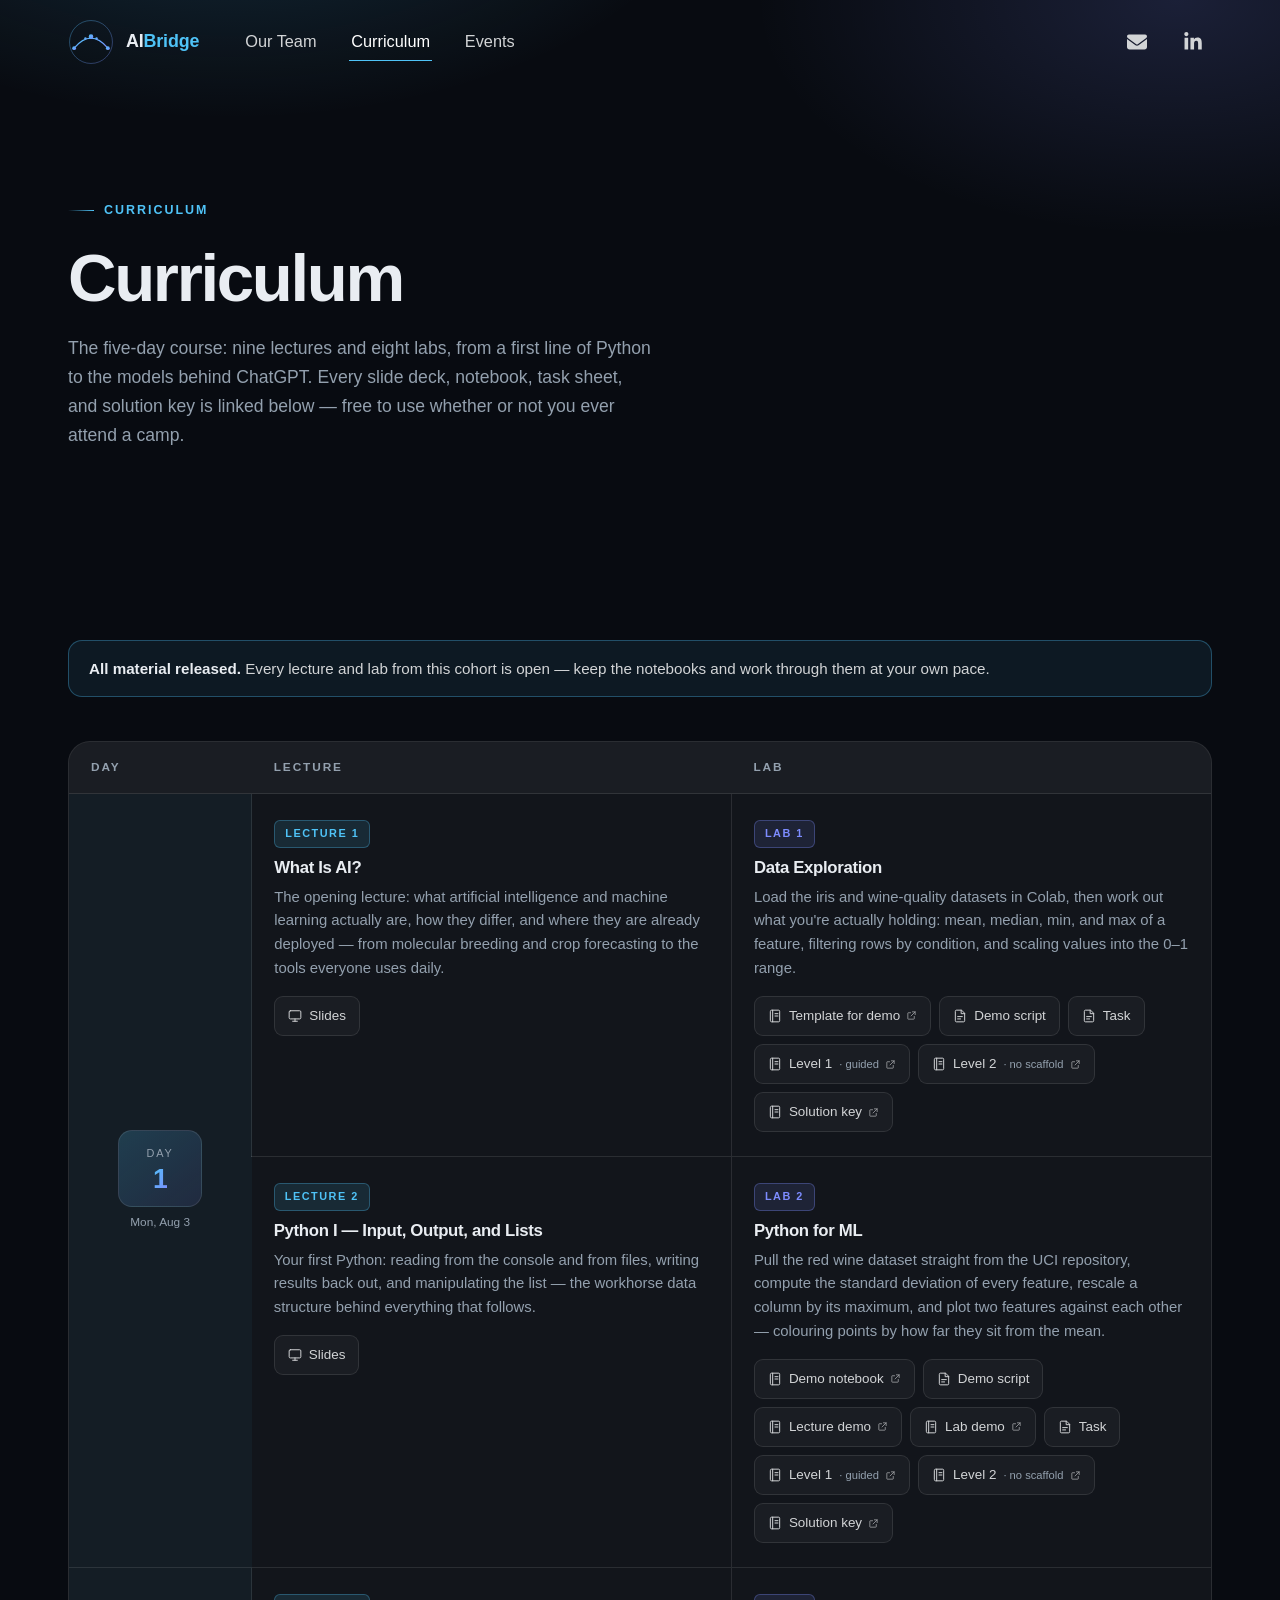
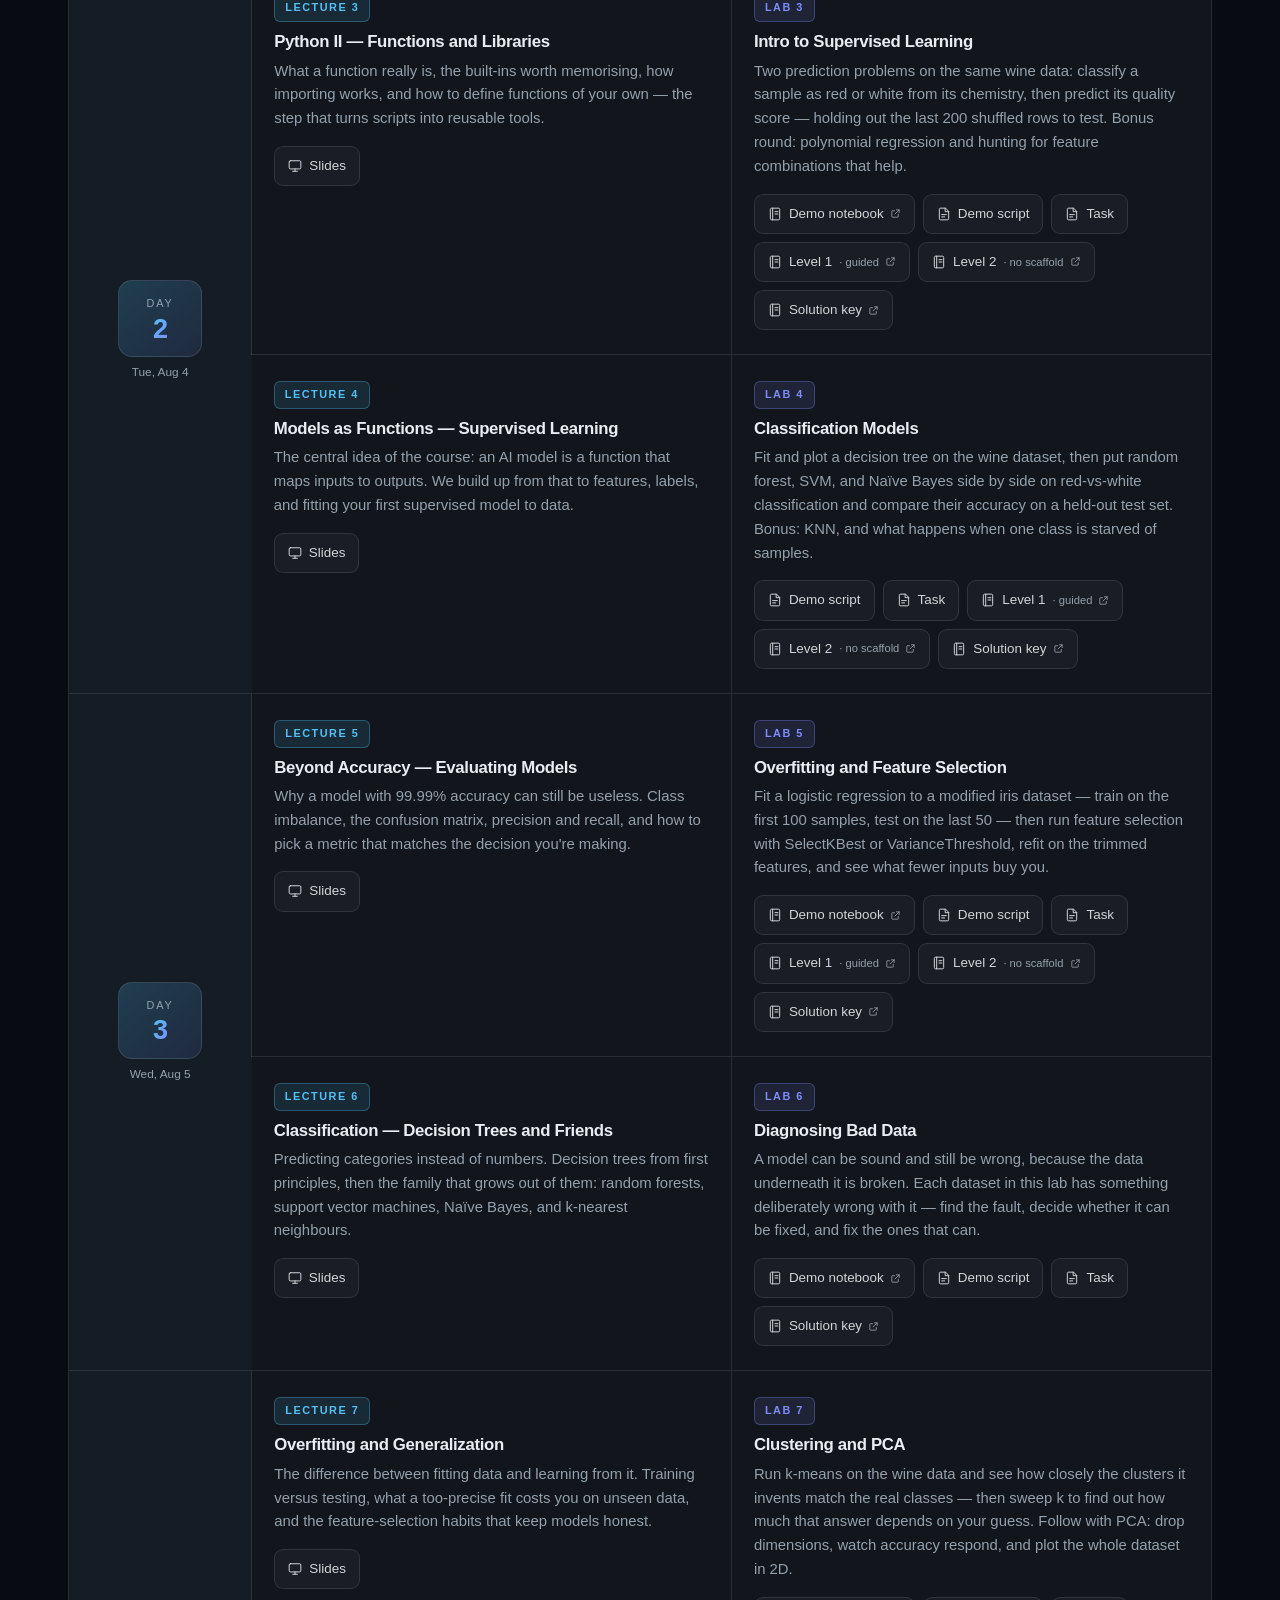
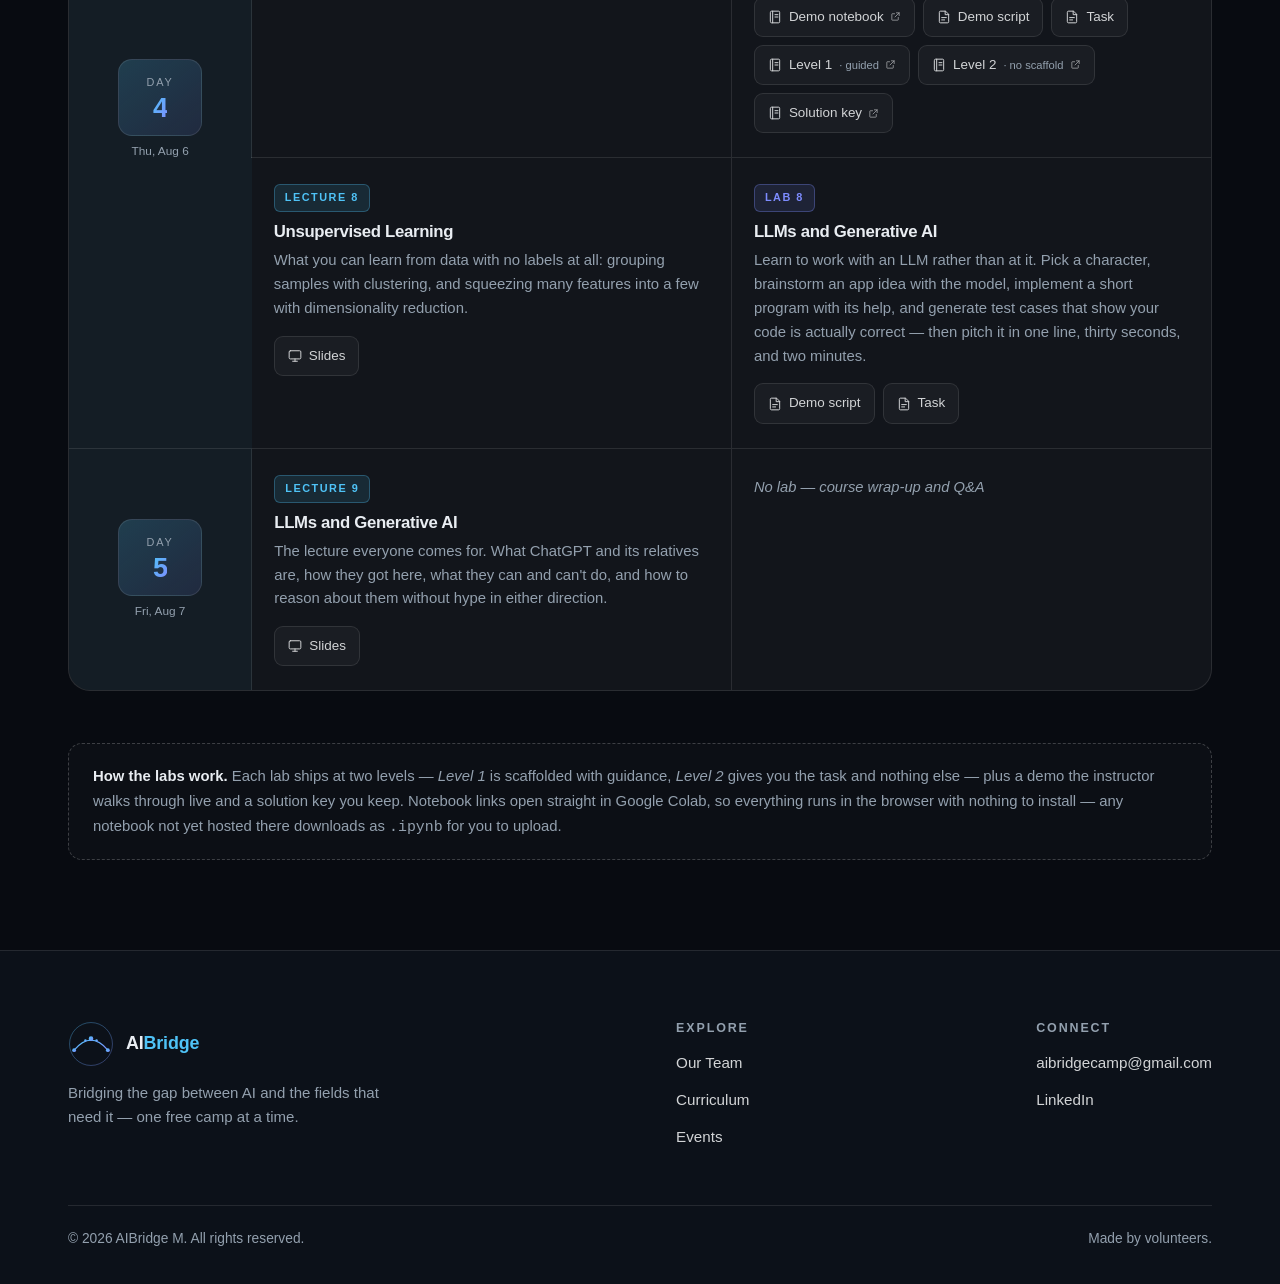
==== commit 9301d706: "update curriculum" ====
--- a/curriculum.html
+++ b/curriculum.html
@@ -75,9 +75,10 @@
     <div class="notice">
       <b>How the labs work.</b> Each lab ships at two levels — <em>Level 1</em> is scaffolded
       with guidance, <em>Level 2</em> gives you the task and nothing else — plus a demo the
-      instructor walks through live and a solution key you keep. Notebooks download as
-      <code>.ipynb</code>; upload one to <a href="https://colab.research.google.com" target="_blank" rel="noopener">Google&nbsp;Colab</a>
-      and everything runs in the browser with nothing to install.
+      instructor walks through live and a solution key you keep. Notebook links open
+      straight in <a href="https://colab.research.google.com" target="_blank" rel="noopener">Google&nbsp;Colab</a>,
+      so everything runs in the browser with nothing to install — any notebook not yet
+      hosted there downloads as <code>.ipynb</code> for you to upload.
     </div>
 
   </div>
--- a/assets/css/styles.css
+++ b/assets/css/styles.css
@@ -723,6 +723,20 @@
   -webkit-background-clip: initial; background-clip: initial;
   color: var(--muted);
 }
+
+/* Notebook links that jump out to Google Colab. */
+.res__link--colab {
+  border-color: rgba(246, 173, 60, 0.34);
+  background: rgba(246, 173, 60, 0.08);
+  color: #f3d5a6;
+}
+.res__link--colab:hover {
+  color: #fff;
+  border-color: rgba(246, 173, 60, 0.66);
+  background: rgba(246, 173, 60, 0.16);
+}
+.res__link--colab small { color: rgba(243, 213, 166, 0.7); }
+.res__ext { width: 11px !important; height: 11px !important; opacity: 0.75; margin-left: -1px; }
 
 .res__link--locked {
   cursor: default;
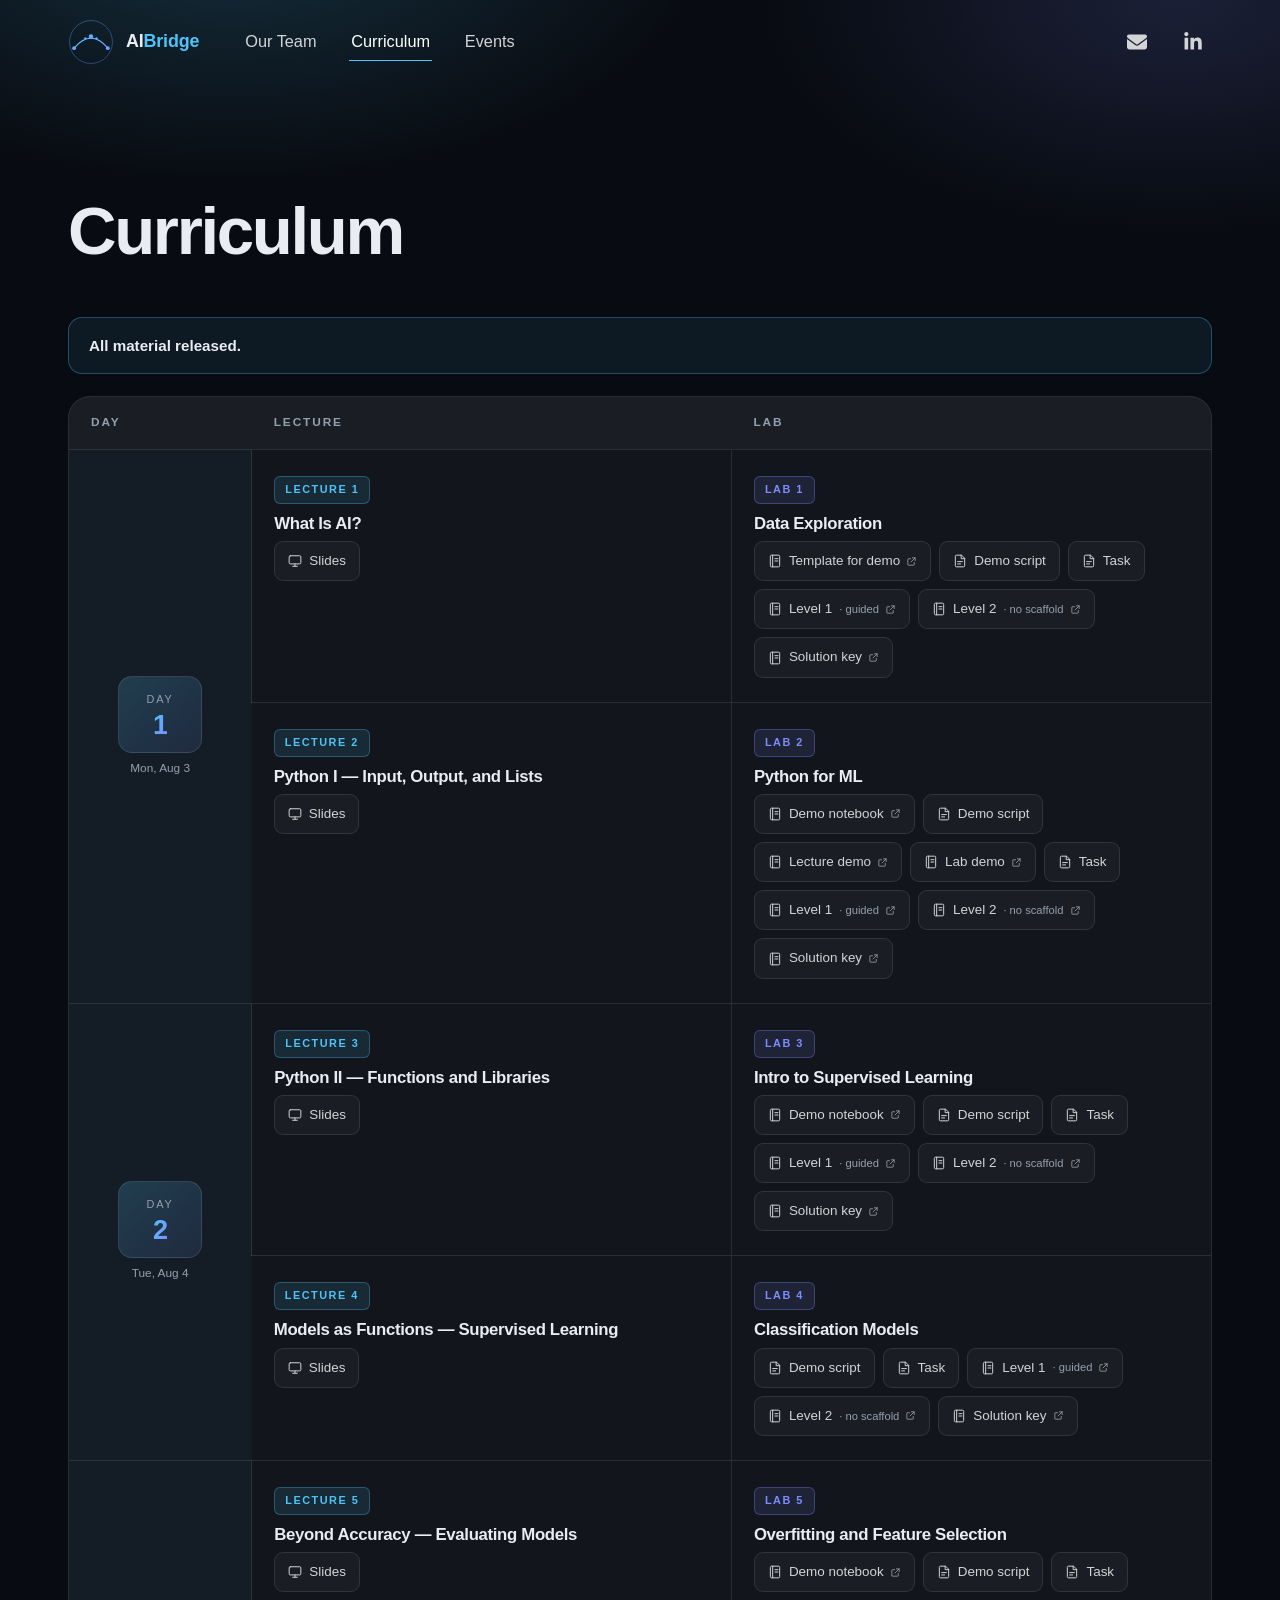
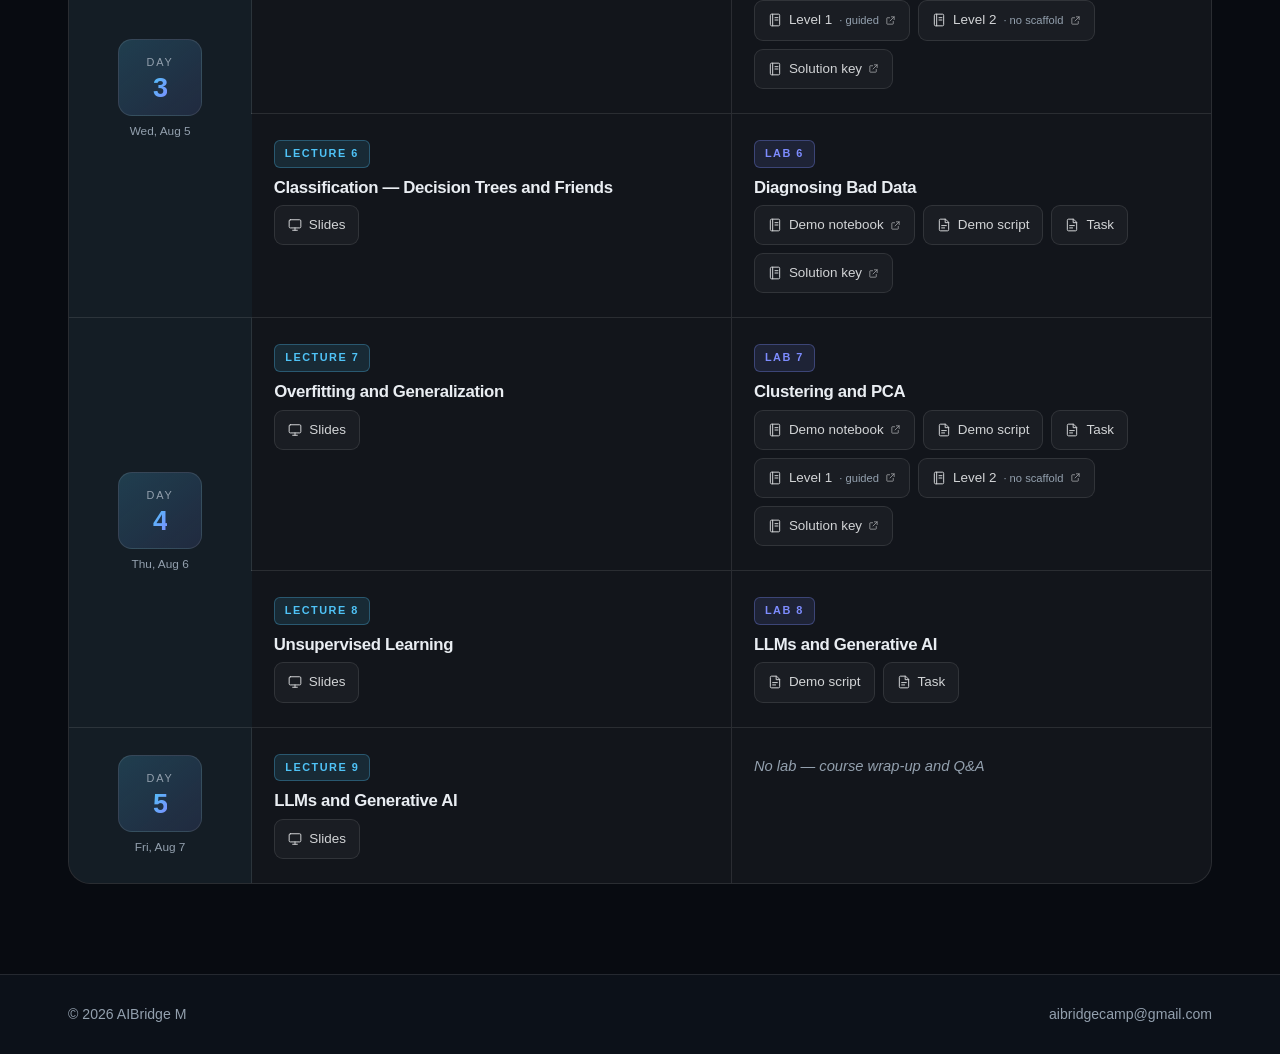
==== commit 12855b2d: "simplify" ====
--- a/curriculum.html
+++ b/curriculum.html
@@ -4,7 +4,7 @@
 <meta charset="utf-8">
 <meta name="viewport" content="width=device-width, initial-scale=1">
 <title>Curriculum — AIBridge</title>
-<meta name="description" content="The full AIBridge curriculum: a five-day course of nine lectures and eight hands-on labs covering Python, machine learning, and generative AI.">
+<meta name="description" content="The AIBridge five-day course: nine lectures and eight labs, with all slides, notebooks, and task sheets.">
 <link rel="icon" href="assets/img/logo.svg" type="image/svg+xml">
 <link rel="stylesheet" href="assets/css/styles.css">
 </head>
@@ -34,15 +34,7 @@
 </nav>
 
 <header class="pagehead">
-  <div class="wrap">
-    <span class="eyebrow">Curriculum</span>
-    <h1>Curriculum</h1>
-    <p>
-      The five-day course: nine lectures and eight labs, from a first line of Python to the
-      models behind ChatGPT. Every slide deck, notebook, task sheet, and solution key is
-      linked below — free to use whether or not you ever attend a camp.
-    </p>
-  </div>
+  <div class="wrap"><h1>Curriculum</h1></div>
 </header>
 
 <main>
@@ -53,7 +45,6 @@
 
     <div class="table-scroll">
       <table class="syllabus">
-        <caption class="sr-only">Five-day AIBridge course schedule: lectures and their paired labs</caption>
         <thead>
           <tr>
             <th scope="col">Day</th>
@@ -66,55 +57,18 @@
     </div>
 
     <noscript>
-      <div class="notice" style="margin-top:32px">
-        <b>JavaScript is off.</b> The schedule table needs it. The raw materials are still
-        browsable in the <code>lectures/</code> and <code>labs/</code> folders of this site.
-      </div>
+      <p class="banner">The schedule table needs JavaScript. The materials are in the
+      <code>lectures/</code> and <code>labs/</code> folders.</p>
     </noscript>
-
-    <div class="notice">
-      <b>How the labs work.</b> Each lab ships at two levels — <em>Level 1</em> is scaffolded
-      with guidance, <em>Level 2</em> gives you the task and nothing else — plus a demo the
-      instructor walks through live and a solution key you keep. Notebook links open
-      straight in <a href="https://colab.research.google.com" target="_blank" rel="noopener">Google&nbsp;Colab</a>,
-      so everything runs in the browser with nothing to install — any notebook not yet
-      hosted there downloads as <code>.ipynb</code> for you to upload.
-    </div>
 
   </div>
 </section>
 </main>
 
 <footer class="footer">
-  <div class="wrap">
-    <div class="footer__grid">
-      <div class="footer__brand">
-        <a class="brand" href="index.html">
-          <img src="assets/img/logo.svg" alt="" width="46" height="46">
-          <span class="brand__word">AI<span>Bridge</span></span>
-        </a>
-        <p>Bridging the gap between AI and the fields that need it — one free camp at a time.</p>
-      </div>
-      <div class="footer__col">
-        <h4>Explore</h4>
-        <ul>
-          <li><a href="team.html">Our Team</a></li>
-          <li><a href="curriculum.html">Curriculum</a></li>
-          <li><a href="events.html">Events</a></li>
-        </ul>
-      </div>
-      <div class="footer__col">
-        <h4>Connect</h4>
-        <ul>
-          <li><a href="mailto:aibridgecamp@gmail.com">aibridgecamp@gmail.com</a></li>
-          <li><a href="https://www.linkedin.com/company/aibridge-m/" target="_blank" rel="noopener">LinkedIn</a></li>
-        </ul>
-      </div>
-    </div>
-    <div class="footer__bottom">
-      <span>© <span data-year>2026</span> AIBridge M. All rights reserved.</span>
-      <span>Made by volunteers.</span>
-    </div>
+  <div class="wrap footer__inner">
+    <span>© <span data-year>2026</span> AIBridge M</span>
+    <a href="mailto:aibridgecamp@gmail.com">aibridgecamp@gmail.com</a>
   </div>
 </footer>
 
--- a/assets/css/styles.css
+++ b/assets/css/styles.css
@@ -72,26 +72,10 @@
 
 .section { padding: clamp(72px, 10vw, 130px) 0; position: relative; }
 .section--tight { padding: clamp(52px, 7vw, 90px) 0; }
-.section--alt { background: linear-gradient(180deg, transparent, var(--bg-2) 22%, var(--bg-2) 78%, transparent); }
-
-.eyebrow {
-  display: inline-flex;
-  align-items: center;
-  gap: 10px;
-  font-size: 0.78rem;
-  font-weight: 600;
-  letter-spacing: 0.16em;
-  text-transform: uppercase;
-  color: var(--accent);
-  margin-bottom: 18px;
-}
-.eyebrow::before {
-  content: "";
-  width: 26px;
-  height: 1px;
-  background: linear-gradient(90deg, transparent, var(--accent));
-}
-
+
+/* The section right below a page title shouldn't repeat the header's gap. */
+.pagehead + main > .section:first-child { padding-top: clamp(18px, 2.4vw, 28px); }
+.hero + main > .section:first-child { padding-top: clamp(40px, 5vw, 64px); }
 .section-title {
   font-size: clamp(1.9rem, 4vw, 3rem);
   max-width: 20ch;
@@ -102,11 +86,6 @@
   max-width: 62ch;
   margin-top: 20px;
 }
-
-.section-head { margin-bottom: clamp(40px, 6vw, 70px); }
-.section-head--center { text-align: center; }
-.section-head--center .section-title,
-.section-head--center .section-lead { margin-left: auto; margin-right: auto; }
 
 /* ----------------------------------------------------------------- nav --- */
 
@@ -278,14 +257,6 @@
 }
 .hero__tagline b { font-weight: 600; color: var(--accent); }
 
-.hero__actions {
-  margin-top: 40px;
-  display: flex;
-  gap: 14px;
-  justify-content: center;
-  flex-wrap: wrap;
-}
-
 .hero__scroll {
   position: absolute;
   left: 50%;
@@ -316,7 +287,7 @@
 /* page header used on interior pages */
 .pagehead {
   position: relative;
-  padding: calc(var(--nav-h) + clamp(56px, 9vw, 108px)) 0 clamp(36px, 6vw, 64px);
+  padding: calc(var(--nav-h) + clamp(56px, 9vw, 108px)) 0 clamp(12px, 1.6vw, 20px);
   overflow: hidden;
   isolation: isolate;
 }
@@ -340,169 +311,15 @@
   font-size: clamp(1rem, 1.6vw, 1.1rem);
 }
 
-/* ------------------------------------------------------------- buttons --- */
-
-.btn {
-  display: inline-flex;
-  align-items: center;
-  gap: 10px;
-  padding: 13px 26px;
-  border-radius: 999px;
-  font-size: 0.98rem;
-  font-weight: 500;
-  border: 1px solid var(--line-strong);
-  color: var(--text);
-  background: var(--surface);
-  cursor: pointer;
-  transition: transform 0.2s var(--ease), background 0.25s var(--ease),
-              border-color 0.25s var(--ease), box-shadow 0.25s var(--ease);
-}
-.btn:hover { transform: translateY(-2px); background: var(--surface-2); border-color: var(--line-strong); }
-.btn svg { width: 17px; height: 17px; fill: currentColor; }
-
-.btn--primary {
-  background: linear-gradient(120deg, var(--accent), var(--accent-2));
-  border-color: transparent;
-  color: #05080d;
-  font-weight: 600;
-  box-shadow: 0 10px 30px -12px var(--accent-glow);
-}
-.btn--primary:hover { box-shadow: 0 16px 40px -14px var(--accent-glow); }
-
 /* --------------------------------------------------------------- cards --- */
-
-.card {
-  background: var(--surface);
-  border: 1px solid var(--line);
-  border-radius: var(--radius-lg);
-  padding: clamp(24px, 3vw, 34px);
-  position: relative;
-  overflow: hidden;
-  transition: transform 0.3s var(--ease), border-color 0.3s var(--ease), background 0.3s var(--ease);
-}
-.card:hover { transform: translateY(-4px); border-color: var(--line-strong); background: var(--surface-2); }
-.card h3 { font-size: 1.22rem; margin-bottom: 10px; }
-.card p { color: var(--muted); font-size: 0.99rem; }
-
-.card__icon {
-  width: 48px; height: 48px;
-  display: grid; place-items: center;
-  border-radius: 13px;
-  margin-bottom: 20px;
-  background: linear-gradient(140deg, rgba(79, 195, 247, 0.22), rgba(125, 140, 255, 0.16));
-  border: 1px solid var(--line);
-  color: var(--accent);
-}
-.card__icon svg { width: 23px; height: 23px; fill: none; stroke: currentColor; stroke-width: 1.7; stroke-linecap: round; stroke-linejoin: round; }
 
 .grid { display: grid; gap: clamp(18px, 2.4vw, 26px); }
 .grid--3 { grid-template-columns: repeat(auto-fit, minmax(272px, 1fr)); }
-.grid--4 { grid-template-columns: repeat(auto-fill, minmax(232px, 1fr)); }
-.grid--2 { grid-template-columns: repeat(auto-fit, minmax(320px, 1fr)); }
-
 /* People sit on a single row at desktop widths — small portraits, tight gaps. */
 .grid--people {
   grid-template-columns: repeat(auto-fill, minmax(116px, 1fr));
   gap: clamp(12px, 1.6vw, 20px);
 }
-
-/* ------------------------------------------------------------- mission --- */
-
-.mission {
-  display: grid;
-  grid-template-columns: minmax(0, 1.05fr) minmax(0, 0.95fr);
-  gap: clamp(32px, 6vw, 76px);
-  align-items: center;
-}
-.mission__body p { color: var(--muted); font-size: clamp(1rem, 1.7vw, 1.12rem); }
-.mission__body strong { color: var(--text); font-weight: 500; }
-
-.mission__panel {
-  position: relative;
-  border-radius: var(--radius-lg);
-  border: 1px solid var(--line);
-  background: linear-gradient(160deg, rgba(79, 195, 247, 0.10), rgba(125, 140, 255, 0.05));
-  padding: clamp(26px, 3.4vw, 40px);
-}
-.mission__list { list-style: none; margin: 0; padding: 0; display: grid; gap: 20px; }
-.mission__list li { display: flex; gap: 15px; align-items: flex-start; }
-.mission__list b { display: block; font-weight: 600; margin-bottom: 3px; }
-.mission__list span { color: var(--muted); font-size: 0.96rem; }
-.tick {
-  flex: none;
-  width: 26px; height: 26px;
-  border-radius: 50%;
-  display: grid; place-items: center;
-  background: rgba(79, 195, 247, 0.15);
-  border: 1px solid rgba(79, 195, 247, 0.35);
-  color: var(--accent);
-  margin-top: 3px;
-}
-.tick svg { width: 13px; height: 13px; fill: none; stroke: currentColor; stroke-width: 2.4; stroke-linecap: round; stroke-linejoin: round; }
-
-/* --------------------------------------------------------------- stats --- */
-
-.stats {
-  display: grid;
-  grid-template-columns: repeat(auto-fit, minmax(180px, 1fr));
-  gap: 1px;
-  background: var(--line);
-  border: 1px solid var(--line);
-  border-radius: var(--radius-lg);
-  overflow: hidden;
-}
-.stat { background: var(--bg-2); padding: clamp(26px, 3.4vw, 40px) clamp(20px, 2.6vw, 30px); text-align: center; }
-.stat__num {
-  font-size: clamp(2.2rem, 4.6vw, 3.2rem);
-  font-weight: 700;
-  letter-spacing: -0.04em;
-  background: linear-gradient(120deg, var(--accent), var(--accent-2));
-  -webkit-background-clip: text; background-clip: text; color: transparent;
-}
-.stat__label { color: var(--muted); font-size: 0.9rem; letter-spacing: 0.04em; margin-top: 6px; }
-
-/* -------------------------------------------------------- testimonials --- */
-
-.quote {
-  background: var(--surface);
-  border: 1px solid var(--line);
-  border-radius: var(--radius-lg);
-  padding: clamp(28px, 3.4vw, 40px);
-  position: relative;
-}
-.quote::before {
-  content: "\201C";
-  position: absolute;
-  top: 4px; left: 22px;
-  font-size: 5rem;
-  line-height: 1;
-  color: rgba(79, 195, 247, 0.22);
-  font-family: Georgia, "Times New Roman", serif;
-}
-.quote p {
-  position: relative;
-  font-size: clamp(1.02rem, 1.7vw, 1.16rem);
-  color: var(--text-soft);
-  font-weight: 300;
-  line-height: 1.7;
-}
-.quote footer { margin-top: 18px; color: var(--muted); font-size: 0.9rem; letter-spacing: 0.03em; }
-
-/* ----------------------------------------------------------------- cta --- */
-
-.cta {
-  border-radius: var(--radius-lg);
-  border: 1px solid var(--line);
-  background:
-    radial-gradient(760px 320px at 12% 0%, rgba(79, 195, 247, 0.20), transparent 66%),
-    radial-gradient(620px 300px at 90% 100%, rgba(125, 140, 255, 0.18), transparent 62%),
-    var(--bg-2);
-  padding: clamp(38px, 6vw, 74px);
-  text-align: center;
-}
-.cta h2 { font-size: clamp(1.7rem, 3.6vw, 2.6rem); }
-.cta p { color: var(--muted); max-width: 56ch; margin: 18px auto 30px; }
-.cta__actions { display: flex; gap: 14px; justify-content: center; flex-wrap: wrap; }
 
 /* -------------------------------------------------------------- people --- */
 
@@ -542,12 +359,13 @@
   display: flex;
   align-items: center;
   gap: 18px;
-  margin: clamp(56px, 8vw, 90px) 0 clamp(32px, 4vw, 48px);
+  margin: clamp(56px, 8vw, 90px) 0 clamp(24px, 3vw, 34px);
   color: var(--muted);
   font-size: 0.82rem;
   letter-spacing: 0.2em;
   text-transform: uppercase;
 }
+.rule:first-child { margin-top: 0; }
 .rule::after { content: ""; flex: 1; height: 1px; background: var(--line); }
 
 /* -------------------------------------------------------------- events --- */
@@ -591,32 +409,10 @@
 .event__meta { display: flex; align-items: center; gap: 8px; color: var(--muted); font-size: 0.9rem; margin-top: 6px; }
 .event__dot { width: 5px; height: 5px; border-radius: 50%; background: var(--accent); flex: none; }
 
-.badge {
-  display: inline-block;
-  padding: 4px 11px;
-  border-radius: 999px;
-  font-size: 0.72rem;
-  font-weight: 600;
-  letter-spacing: 0.1em;
-  text-transform: uppercase;
-  border: 1px solid var(--line-strong);
-  color: var(--muted);
-}
-
 /* ---------------------------------------------------------- curriculum --- */
 
-.sr-only {
-  position: absolute;
-  width: 1px; height: 1px;
-  padding: 0; margin: -1px;
-  overflow: hidden;
-  clip: rect(0, 0, 0, 0);
-  white-space: nowrap;
-  border: 0;
-}
-
 .banner {
-  margin: clamp(26px, 3.4vw, 36px) 0 0;
+  margin: 0 0 clamp(16px, 2vw, 22px);
   padding: 15px 20px;
   border-radius: var(--radius);
   border: 1px solid rgba(79, 195, 247, 0.32);
@@ -633,7 +429,7 @@
 }
 
 .table-scroll {
-  margin-top: clamp(30px, 4vw, 44px);
+  margin-top: 0;
   overflow-x: auto;
   border: 1px solid var(--line);
   border-radius: var(--radius-lg);
@@ -765,7 +561,6 @@
 .cell__kind--lab     { color: var(--accent-2); background: rgba(125, 140, 255, 0.12); border: 1px solid rgba(125, 140, 255, 0.32); }
 
 .cell__title { font-size: 1.05rem; font-weight: 600; margin-bottom: 8px; }
-.cell__desc { color: var(--muted); font-size: 0.93rem; line-height: 1.6; margin-bottom: 15px; }
 .cell__none { color: var(--muted); font-size: 0.92rem; font-style: italic; }
 
 .res { display: flex; flex-wrap: wrap; gap: 8px; }
@@ -792,50 +587,23 @@
 .res__link svg { width: 14px; height: 14px; flex: none; fill: none; stroke: currentColor; stroke-width: 1.7; stroke-linecap: round; stroke-linejoin: round; }
 .res__link small { color: var(--muted); font-weight: 400; }
 
-
-.notice {
-  margin-top: clamp(34px, 5vw, 52px);
-  border: 1px dashed var(--line-strong);
-  border-radius: var(--radius);
-  padding: 20px 24px;
-  color: var(--muted);
-  font-size: 0.93rem;
-  background: rgba(255, 255, 255, 0.02);
-}
-.notice b { color: var(--text); font-weight: 600; }
-
 /* -------------------------------------------------------------- footer --- */
 
 .footer {
   border-top: 1px solid var(--line);
-  padding: clamp(44px, 6vw, 70px) 0 34px;
+  padding: 28px 0;
   background: var(--bg-2);
-}
-.footer__grid {
-  display: flex;
-  flex-wrap: wrap;
-  gap: 34px;
-  justify-content: space-between;
-  align-items: flex-start;
-}
-.footer__brand { max-width: 34ch; }
-.footer__brand p { color: var(--muted); font-size: 0.94rem; margin-top: 14px; }
-.footer__col h4 { font-size: 0.78rem; letter-spacing: 0.15em; text-transform: uppercase; color: var(--muted); margin-bottom: 14px; font-weight: 600; }
-.footer__col ul { list-style: none; margin: 0; padding: 0; display: grid; gap: 9px; }
-.footer__col a { color: var(--text-soft); font-size: 0.95rem; transition: color 0.2s var(--ease); }
-.footer__col a:hover { color: var(--accent); }
-.footer__bottom {
-  margin-top: clamp(34px, 5vw, 54px);
-  padding-top: 22px;
-  border-top: 1px solid var(--line);
-  color: var(--muted);
-  font-size: 0.86rem;
+  color: var(--muted);
+  font-size: 0.88rem;
+}
+.footer__inner {
   display: flex;
   justify-content: space-between;
-  gap: 16px;
+  gap: 12px 24px;
   flex-wrap: wrap;
 }
-
+.footer__inner a { transition: color 0.2s var(--ease); }
+.footer__inner a:hover { color: var(--accent); }
 /* ------------------------------------------------------------- reveals --- */
 
 .reveal {
@@ -854,8 +622,6 @@
 /* ----------------------------------------------------------- responsive --- */
 
 @media (max-width: 860px) {
-  .mission { grid-template-columns: 1fr; }
-
   .nav__toggle { display: grid; }
   .nav__social { display: none; }
 
@@ -883,7 +649,5 @@
 
 @media (max-width: 520px) {
   body { font-size: 16px; }
-  .grid--4 { grid-template-columns: repeat(auto-fill, minmax(140px, 1fr)); }
   .grid--people { grid-template-columns: repeat(auto-fill, minmax(94px, 1fr)); }
-  .footer__grid { flex-direction: column; }
-}
+}
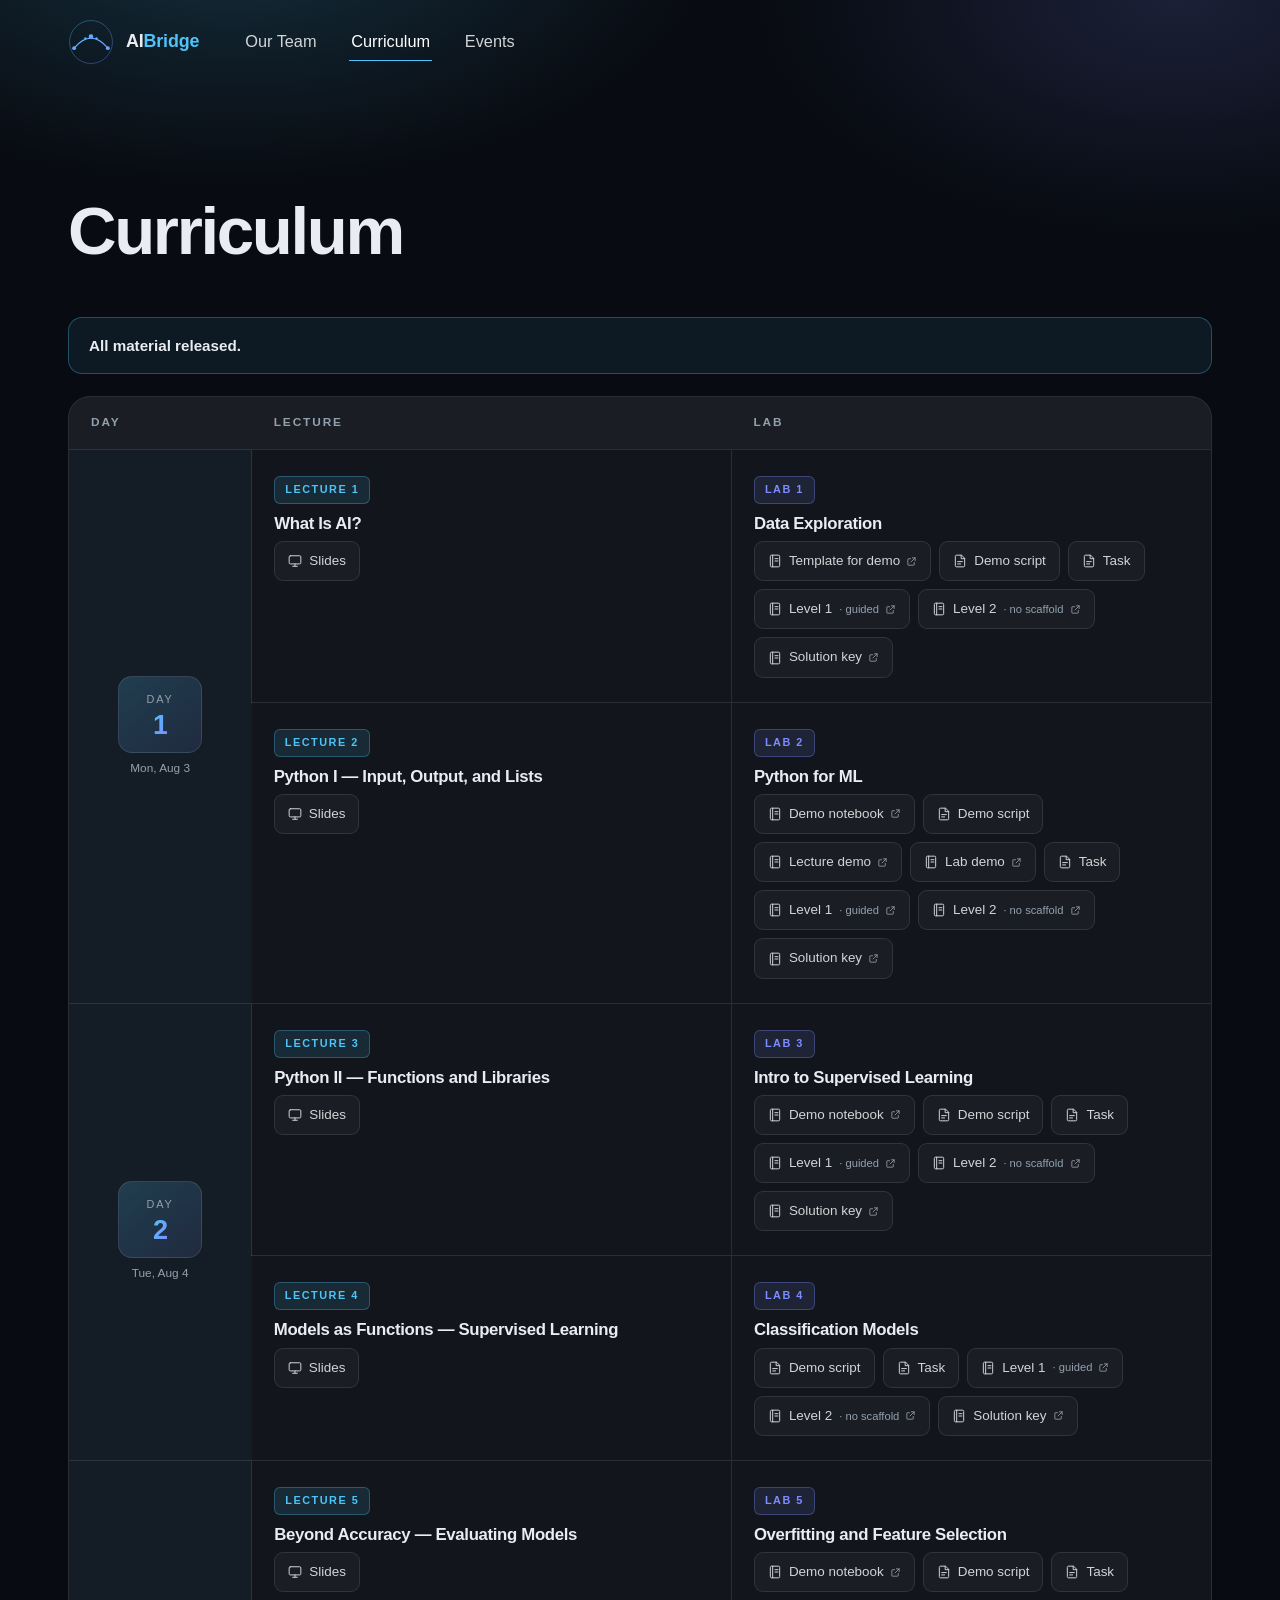
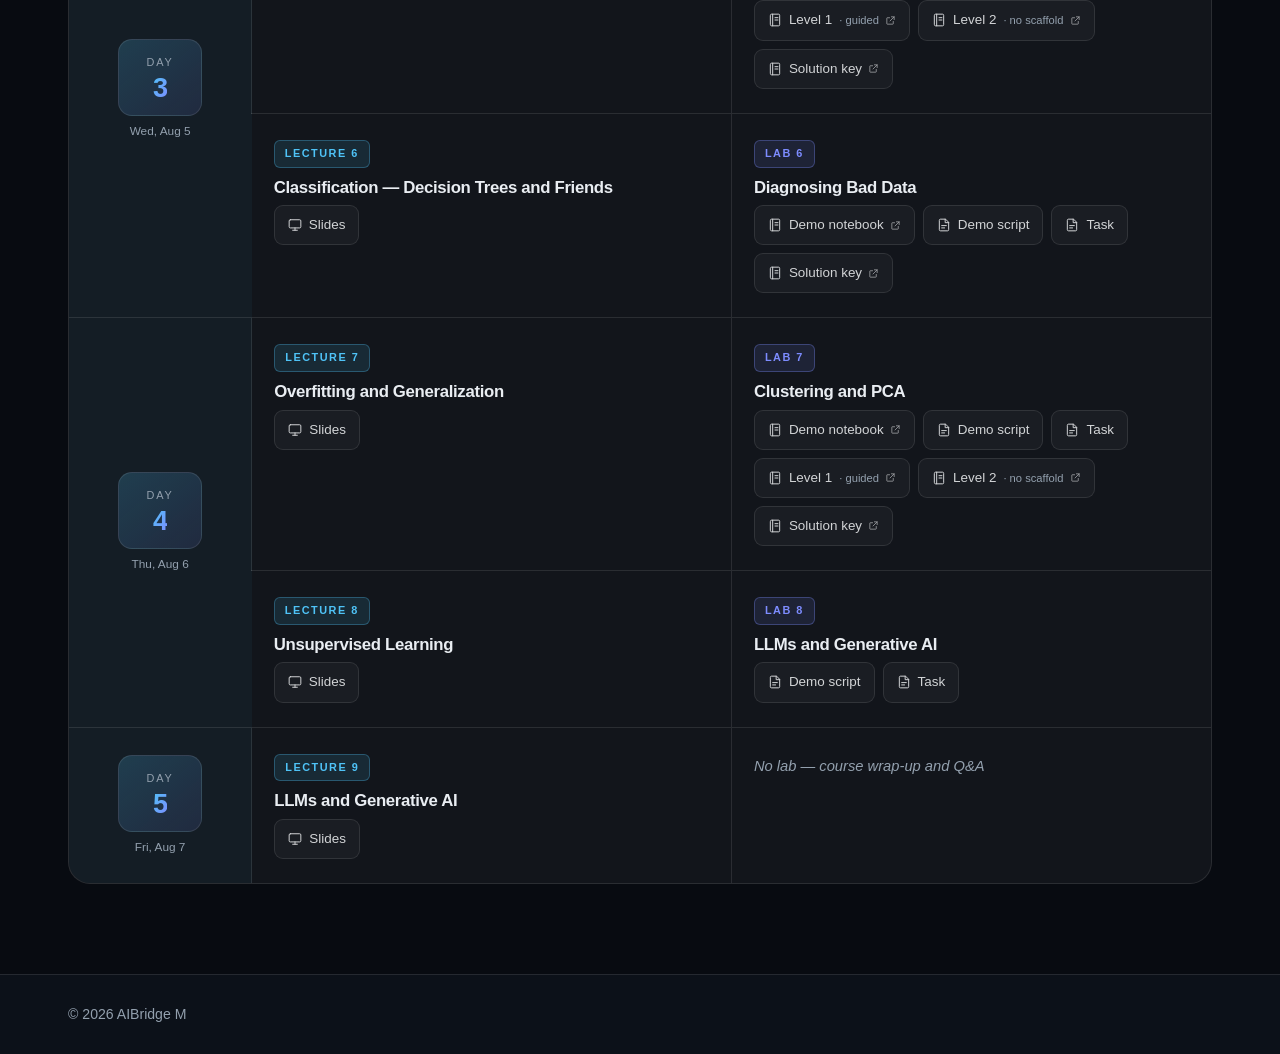
==== commit d6710112: "add info to title page" ====
--- a/curriculum.html
+++ b/curriculum.html
@@ -20,14 +20,6 @@
       <a href="team.html">Our Team</a>
       <a href="curriculum.html">Curriculum</a>
       <a href="events.html">Events</a>
-    </div>
-    <div class="nav__social">
-      <a href="mailto:aibridgecamp@gmail.com" aria-label="Email AIBridge">
-        <svg viewBox="0 0 512 512"><path d="M48 64C21.5 64 0 85.5 0 112c0 15.1 7.1 29.3 19.2 38.4L236.8 313.6c11.4 8.5 27 8.5 38.4 0L492.8 150.4C504.9 141.3 512 127.1 512 112c0-26.5-21.5-48-48-48H48zM0 176V384c0 35.3 28.7 64 64 64H448c35.3 0 64-28.7 64-64V176L294.4 339.2c-22.8 17.1-54 17.1-76.8 0L0 176z"/></svg>
-      </a>
-      <a href="https://www.linkedin.com/company/aibridge-m/" target="_blank" rel="noopener" aria-label="AIBridge on LinkedIn">
-        <svg viewBox="0 0 448 512"><path d="M100.3 448H7.4V148.9h92.9V448zM53.8 108.1C24.1 108.1 0 83.5 0 53.8a53.8 53.8 0 0 1 107.6 0c0 29.7-24.1 54.3-53.8 54.3zM447.9 448h-92.7V302.4c0-34.7-.7-79.2-48.3-79.2-48.3 0-55.7 37.7-55.7 76.7V448h-92.8V148.9h89.1v40.8h1.3c12.4-23.5 42.7-48.3 87.9-48.3 94 0 111.3 61.9 111.3 142.3V448z"/></svg>
-      </a>
     </div>
     <button class="nav__toggle" type="button" aria-label="Toggle menu" aria-expanded="false"><span></span></button>
   </div>
@@ -68,7 +60,6 @@
 <footer class="footer">
   <div class="wrap footer__inner">
     <span>© <span data-year>2026</span> AIBridge M</span>
-    <a href="mailto:aibridgecamp@gmail.com">aibridgecamp@gmail.com</a>
   </div>
 </footer>
 
--- a/assets/css/styles.css
+++ b/assets/css/styles.css
@@ -152,19 +152,6 @@
 .nav__links a:hover::after,
 .nav__links a[aria-current="page"]::after { transform: scaleX(1); }
 .nav__links a[aria-current="page"] { color: #fff; }
-
-.nav__social { display: flex; align-items: center; gap: 18px; margin-left: auto; }
-.nav__social a {
-  color: var(--text-soft);
-  display: grid;
-  place-items: center;
-  width: 38px; height: 38px;
-  border-radius: 50%;
-  border: 1px solid transparent;
-  transition: color 0.25s var(--ease), border-color 0.25s var(--ease), background 0.25s var(--ease);
-}
-.nav__social a:hover { color: #fff; border-color: var(--line-strong); background: var(--surface); }
-.nav__social svg { width: 20px; height: 20px; fill: currentColor; }
 
 .nav__toggle {
   display: none;
@@ -319,6 +306,78 @@
 .grid--people {
   grid-template-columns: repeat(auto-fill, minmax(116px, 1fr));
   gap: clamp(12px, 1.6vw, 20px);
+}
+
+/* ------------------------------------------------------- camp details --- */
+
+.details {
+  margin: clamp(26px, 3.4vw, 38px) 0 0;
+  border-top: 1px solid var(--line);
+}
+.details__row {
+  display: grid;
+  grid-template-columns: 180px minmax(0, 1fr);
+  gap: 6px clamp(20px, 3vw, 40px);
+  padding: clamp(18px, 2.2vw, 24px) 0;
+  border-bottom: 1px solid var(--line);
+}
+.details dt {
+  color: var(--muted);
+  font-size: 0.76rem;
+  font-weight: 600;
+  letter-spacing: 0.15em;
+  text-transform: uppercase;
+  padding-top: 5px;
+}
+.details dd {
+  margin: 0;
+  color: var(--text-soft);
+  font-size: 1.02rem;
+}
+.details a {
+  color: var(--accent);
+  border-bottom: 1px solid rgba(79, 195, 247, 0.35);
+  transition: border-color 0.2s var(--ease);
+}
+.details a:hover { border-bottom-color: var(--accent); }
+
+.details__note {
+  margin: 8px 0 0;
+  color: var(--muted);
+  font-size: 0.92rem;
+}
+
+.details__list {
+  margin: 0;
+  padding: 0;
+  list-style: none;
+  display: grid;
+  gap: 7px;
+}
+.details__list li { position: relative; padding-left: 20px; }
+.details__list li::before {
+  content: "";
+  position: absolute;
+  left: 4px; top: 0.62em;
+  width: 5px; height: 5px;
+  border-radius: 50%;
+  background: var(--accent);
+}
+
+.details__contact { margin: 0 0 12px; }
+.details__contact:last-child { margin-bottom: 0; }
+.details__contact span {
+  display: block;
+  color: var(--muted);
+  font-size: 0.78rem;
+  letter-spacing: 0.08em;
+  text-transform: uppercase;
+  margin-bottom: 3px;
+}
+
+@media (max-width: 640px) {
+  .details__row { grid-template-columns: 1fr; gap: 8px; }
+  .details dt { padding-top: 0; }
 }
 
 /* -------------------------------------------------------------- people --- */
@@ -602,8 +661,6 @@
   gap: 12px 24px;
   flex-wrap: wrap;
 }
-.footer__inner a { transition: color 0.2s var(--ease); }
-.footer__inner a:hover { color: var(--accent); }
 /* ------------------------------------------------------------- reveals --- */
 
 .reveal {
@@ -623,7 +680,6 @@
 
 @media (max-width: 860px) {
   .nav__toggle { display: grid; }
-  .nav__social { display: none; }
 
   .nav__links {
     position: fixed;
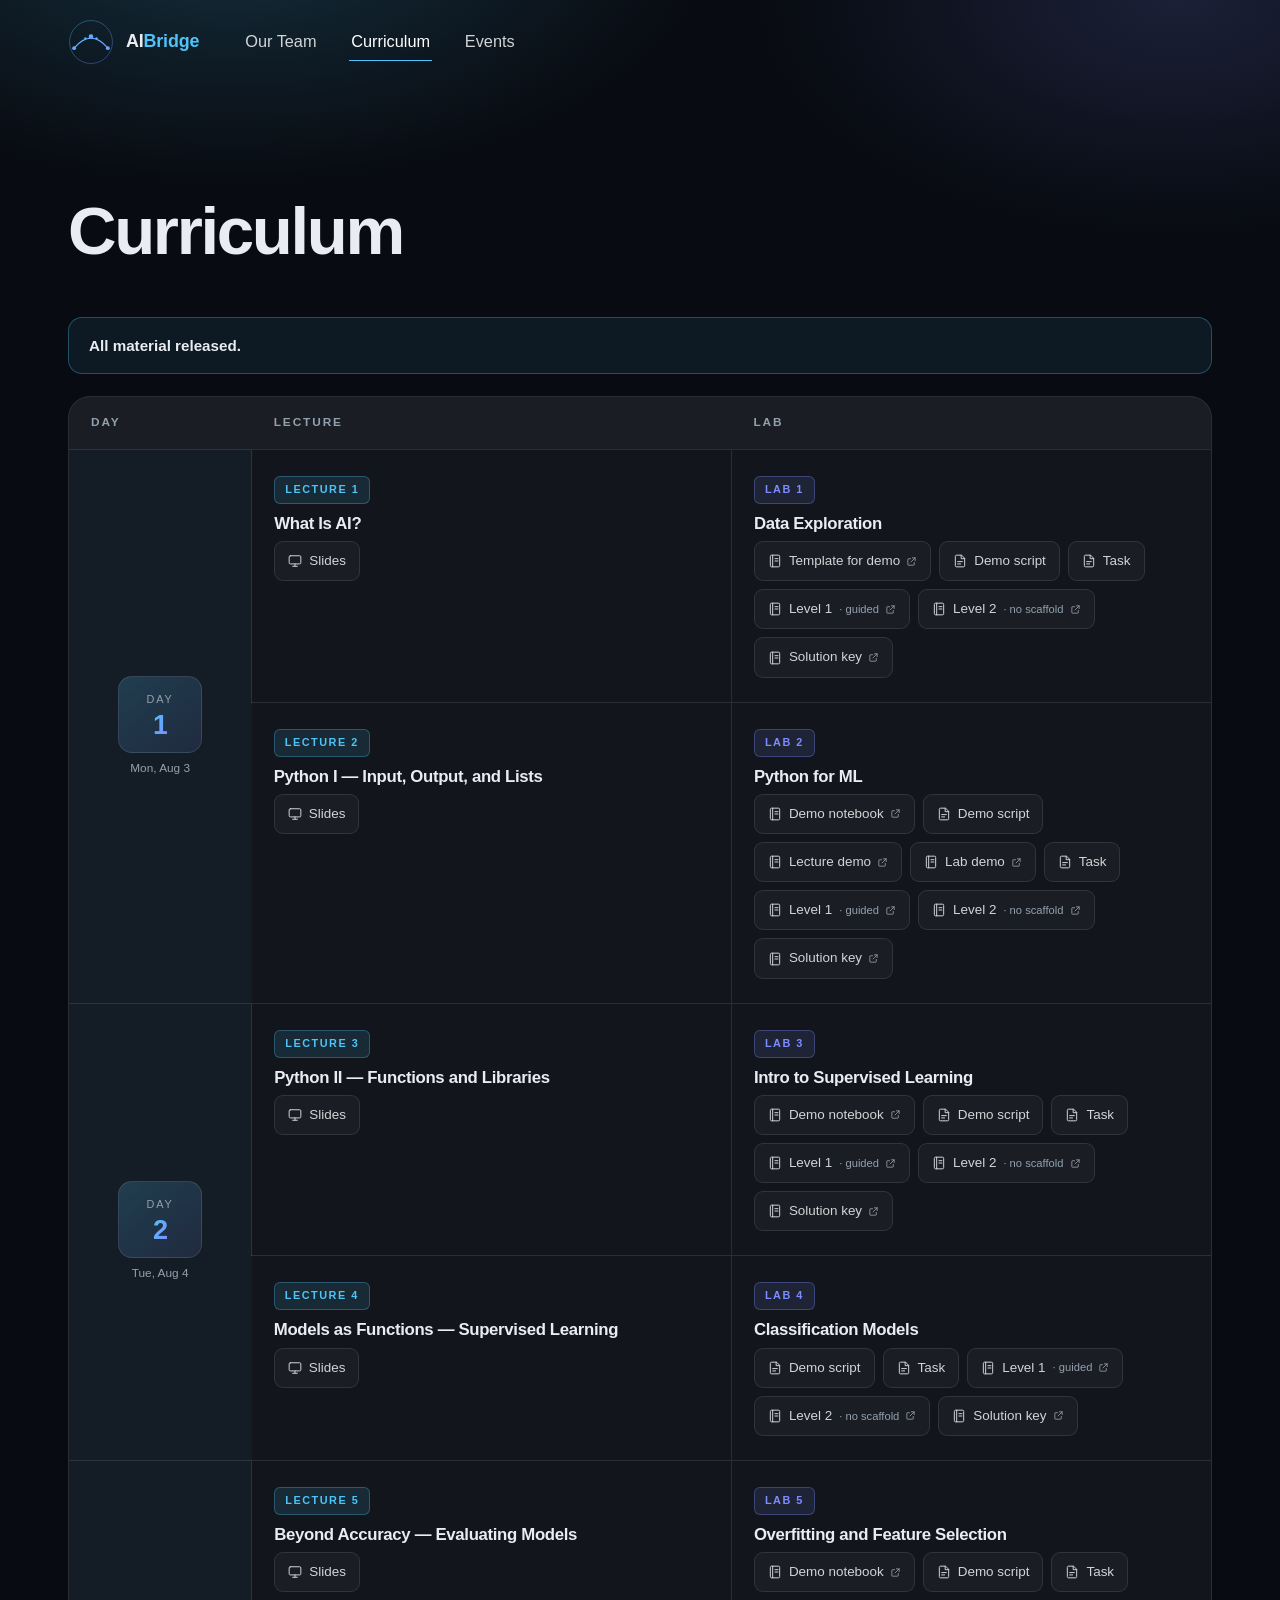
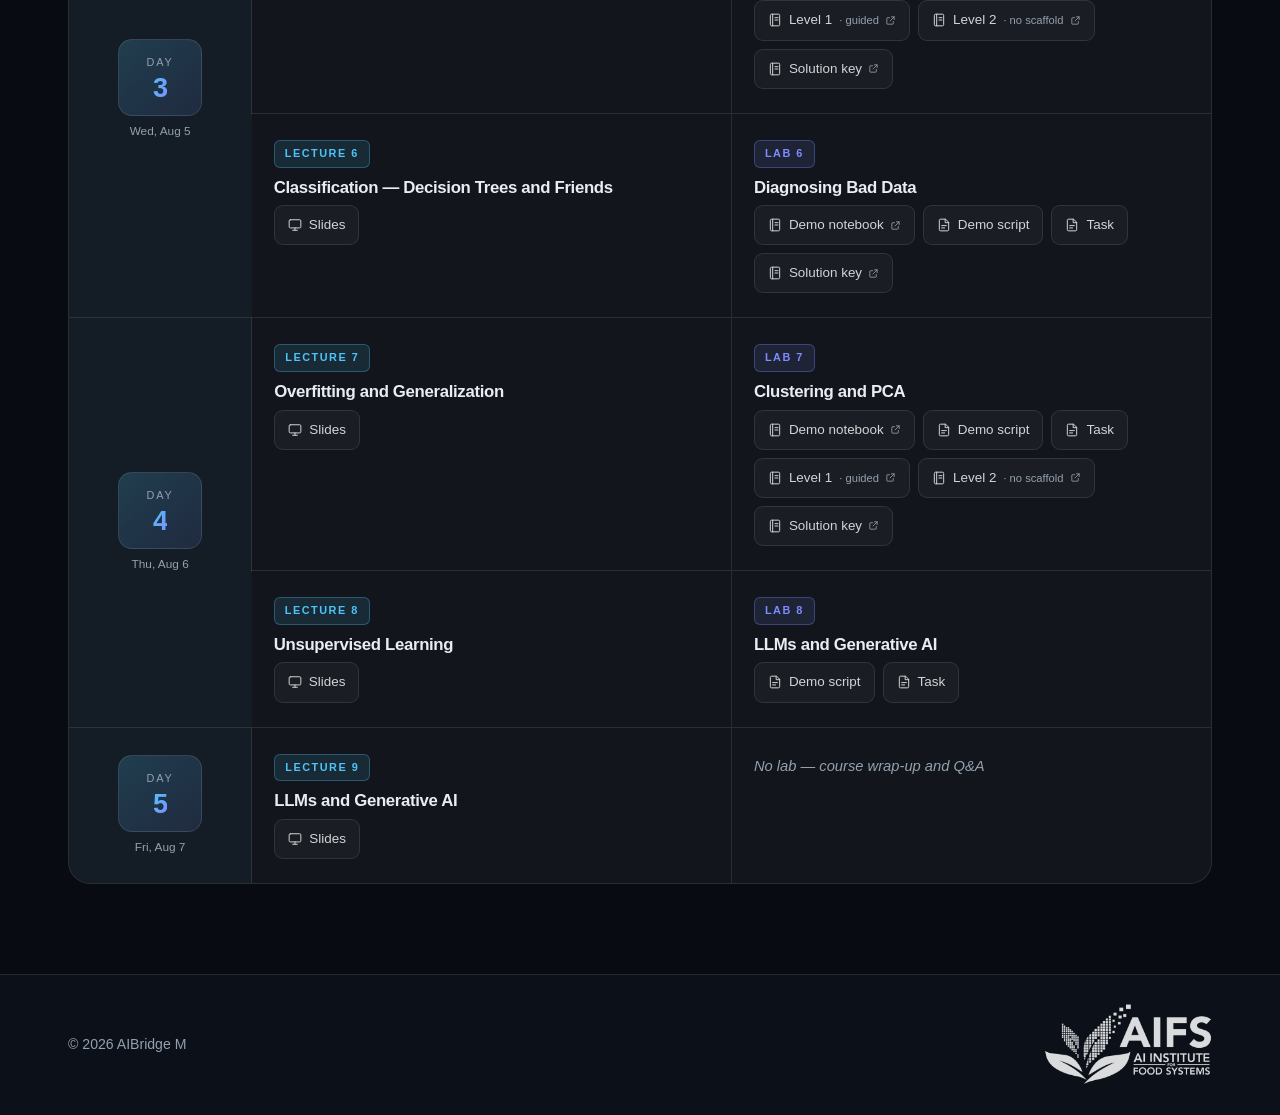
==== commit d1c481c4: "add logo and past events" ====
--- a/curriculum.html
+++ b/curriculum.html
@@ -60,6 +60,9 @@
 <footer class="footer">
   <div class="wrap footer__inner">
     <span>© <span data-year>2026</span> AIBridge M</span>
+    <a class="aifs" href="https://aifs.ucdavis.edu" target="_blank" rel="noopener">
+      <img src="assets/img/aifs-logo.png" alt="AI Institute for Next Generation Food Systems" width="1080" height="540">
+    </a>
   </div>
 </footer>
 
--- a/assets/css/styles.css
+++ b/assets/css/styles.css
@@ -468,6 +468,108 @@
 .event__meta { display: flex; align-items: center; gap: 8px; color: var(--muted); font-size: 0.9rem; margin-top: 6px; }
 .event__dot { width: 5px; height: 5px; border-radius: 50%; background: var(--accent); flex: none; }
 
+/* ------------------------------------------------------ photo carousel --- */
+/* Built by site.js over data-gallery; the monogram shows until it takes over. */
+
+.event__media--gallery { display: block; touch-action: pan-y; cursor: grab; }
+.event__media--gallery.is-swiping { cursor: grabbing; }
+.event__media--gallery:focus-visible { outline: 2px solid var(--accent); outline-offset: -2px; }
+/* The blueprint grid is for empty cards — photos supply their own texture. */
+.event__media--gallery::before { display: none; }
+
+.carousel__track { position: absolute; inset: 0; }
+.carousel__slide {
+  position: absolute; inset: 0;
+  width: 100%; height: 100%;
+  object-fit: cover;
+  opacity: 0;
+  transition: opacity 0.5s var(--ease);
+  -webkit-user-drag: none;
+  user-select: none;
+}
+.carousel__slide.is-active { opacity: 1; }
+/* Override the card-wide hover zoom: it fights the swipe. */
+.event:hover .event__media--gallery .carousel__slide { transform: none; }
+
+.carousel__arrow {
+  position: absolute; top: 50%;
+  transform: translateY(-50%);
+  display: grid; place-items: center;
+  width: 34px; height: 34px;
+  padding: 0;
+  border: none;
+  border-radius: 50%;
+  background: rgba(6, 9, 14, 0.42);
+  color: #fff;
+  cursor: pointer;
+  opacity: 0;
+  transition: opacity 0.25s var(--ease), background 0.25s var(--ease);
+  z-index: 2;
+}
+.carousel__arrow svg { width: 18px; height: 18px; }
+.carousel__arrow--prev { left: 8px; }
+.carousel__arrow--next { right: 8px; }
+.carousel__arrow:hover { background: rgba(6, 9, 14, 0.72); }
+.event:hover .carousel__arrow,
+.event__media--gallery:focus-within .carousel__arrow { opacity: 1; }
+.carousel__arrow:focus-visible { opacity: 1; outline: 2px solid var(--accent); outline-offset: 2px; }
+
+.carousel__dots {
+  position: absolute; bottom: 10px; left: 50%;
+  transform: translateX(-50%);
+  display: flex; flex-wrap: wrap; justify-content: center;
+  gap: 6px;
+  max-width: calc(100% - 88px);
+  z-index: 2;
+}
+.carousel__dot {
+  width: 7px; height: 7px;
+  padding: 0;
+  border: none;
+  border-radius: 50%;
+  background: rgba(255, 255, 255, 0.45);
+  box-shadow: 0 1px 3px rgba(0, 0, 0, 0.55);
+  cursor: pointer;
+  transition: background 0.25s var(--ease), transform 0.25s var(--ease);
+}
+.carousel__dot:hover { background: rgba(255, 255, 255, 0.75); }
+.carousel__dot.is-active { background: #fff; transform: scale(1.25); }
+.carousel__dot:focus-visible { outline: 2px solid var(--accent); outline-offset: 2px; }
+
+/* Stands in for the dot row on long photo sets. */
+.carousel__counter {
+  position: absolute; bottom: 10px; left: 50%;
+  transform: translateX(-50%);
+  padding: 3px 10px;
+  border-radius: 999px;
+  background: rgba(6, 9, 14, 0.52);
+  color: rgba(255, 255, 255, 0.92);
+  font-size: 0.74rem;
+  font-variant-numeric: tabular-nums;
+  letter-spacing: 0.03em;
+  z-index: 2;
+}
+
+.visually-hidden {
+  position: absolute;
+  width: 1px; height: 1px;
+  margin: -1px; padding: 0;
+  overflow: hidden;
+  clip: rect(0 0 0 0);
+  clip-path: inset(50%);
+  white-space: nowrap;
+  border: 0;
+}
+
+/* Touch devices have no hover, so the controls stay visible. */
+@media (hover: none) {
+  .carousel__arrow { opacity: 1; }
+}
+
+@media (prefers-reduced-motion: reduce) {
+  .carousel__slide { transition: none; }
+}
+
 /* ---------------------------------------------------------- curriculum --- */
 
 .banner {
@@ -658,8 +760,26 @@
 .footer__inner {
   display: flex;
   justify-content: space-between;
-  gap: 12px 24px;
+  align-items: center;
+  gap: 16px 24px;
   flex-wrap: wrap;
+}
+
+/* AIFS credit — white-on-transparent lockup, sits straight on the footer. */
+.aifs {
+  display: block;
+  flex: none;
+  opacity: 0.85;
+  transition: opacity 0.22s var(--ease);
+}
+.aifs:hover { opacity: 1; }
+.aifs img {
+  width: clamp(132px, 17vw, 168px);
+  height: auto;
+}
+
+@media (max-width: 560px) {
+  .footer__inner { flex-direction: column; align-items: flex-start; }
 }
 /* ------------------------------------------------------------- reveals --- */
 
